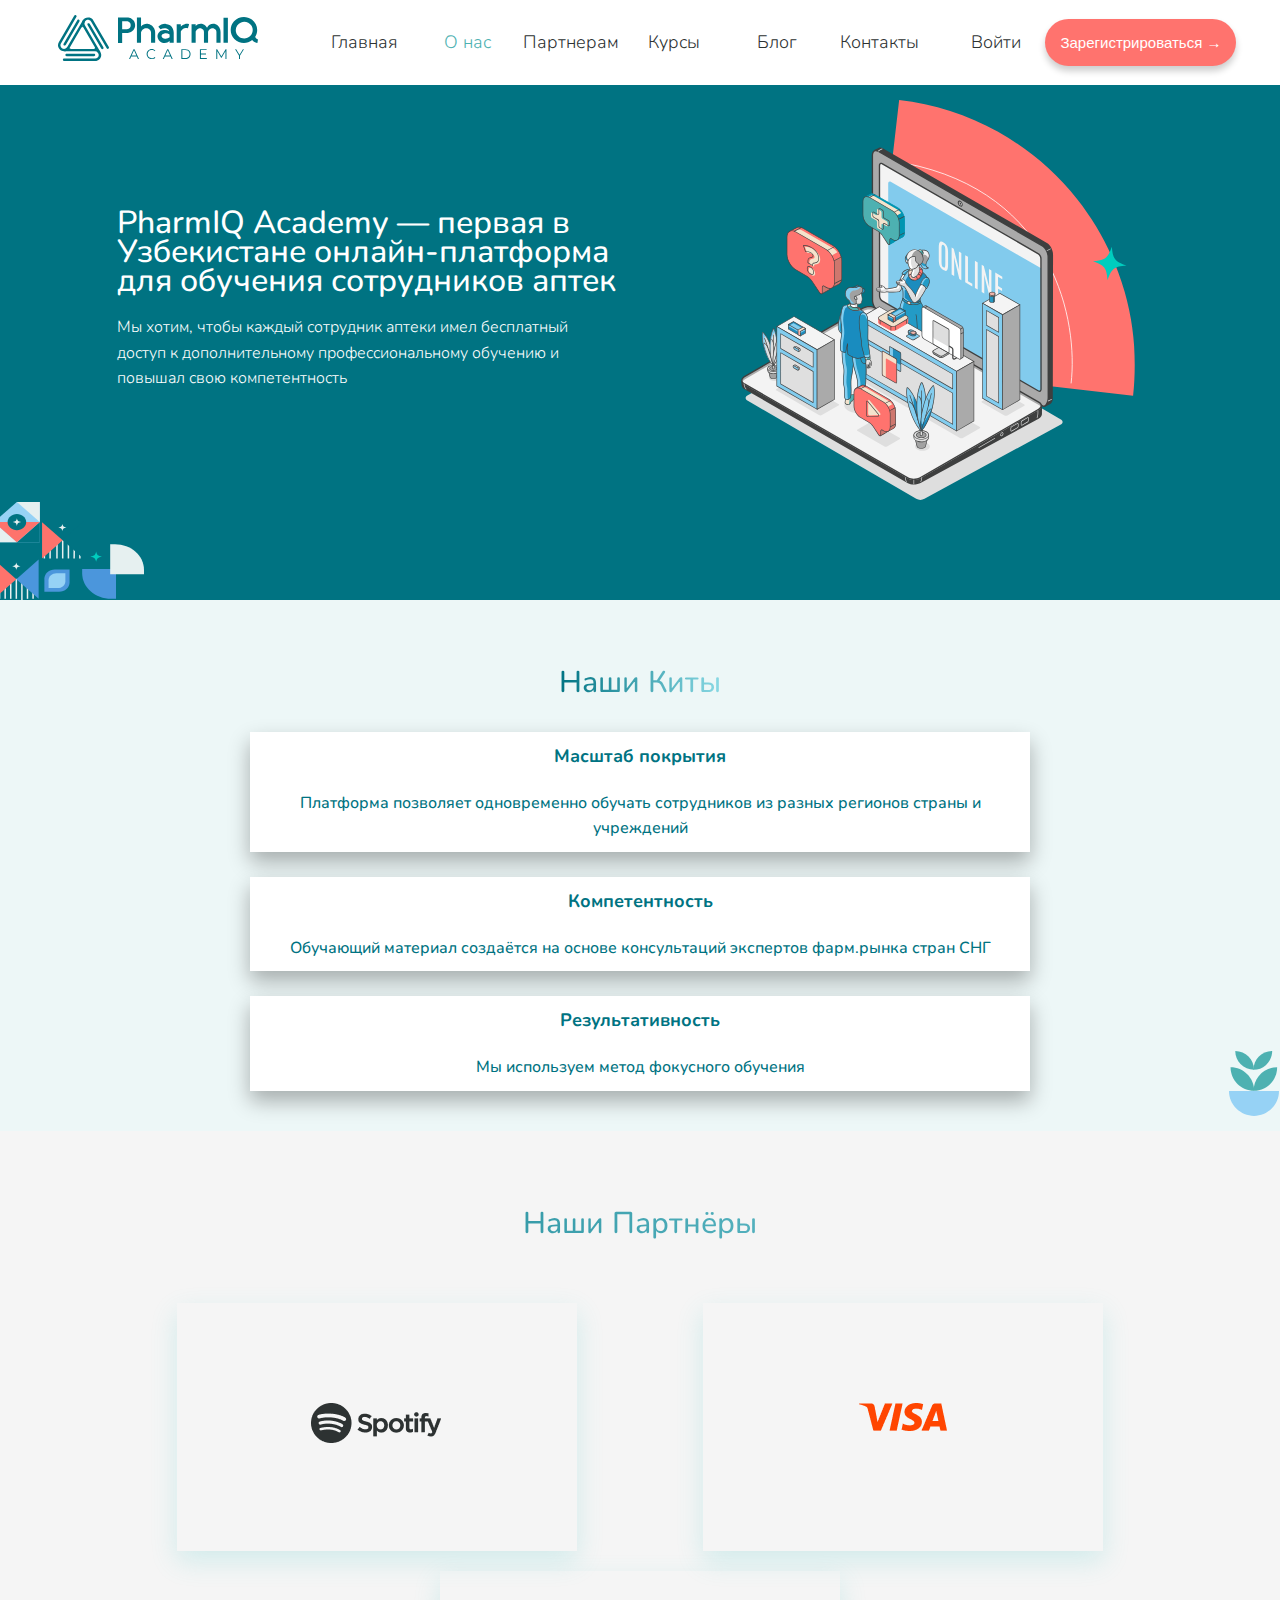
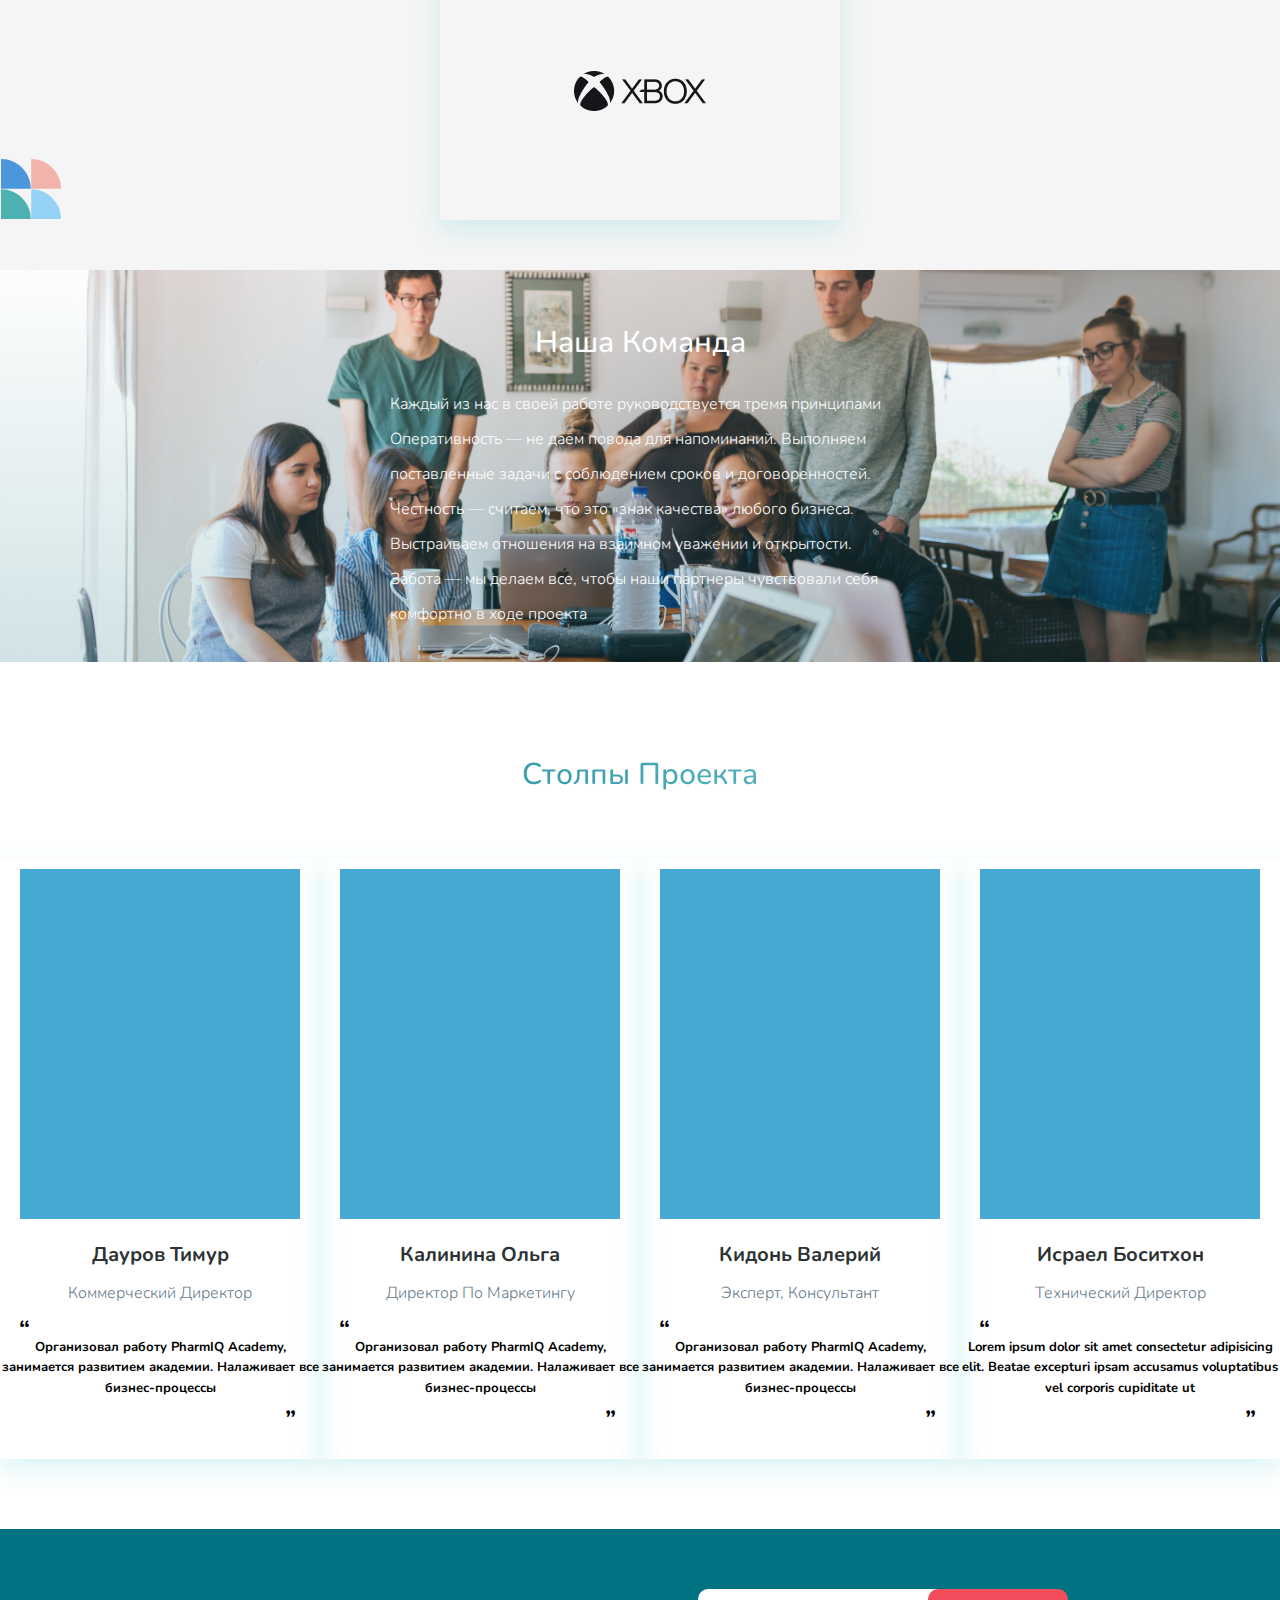
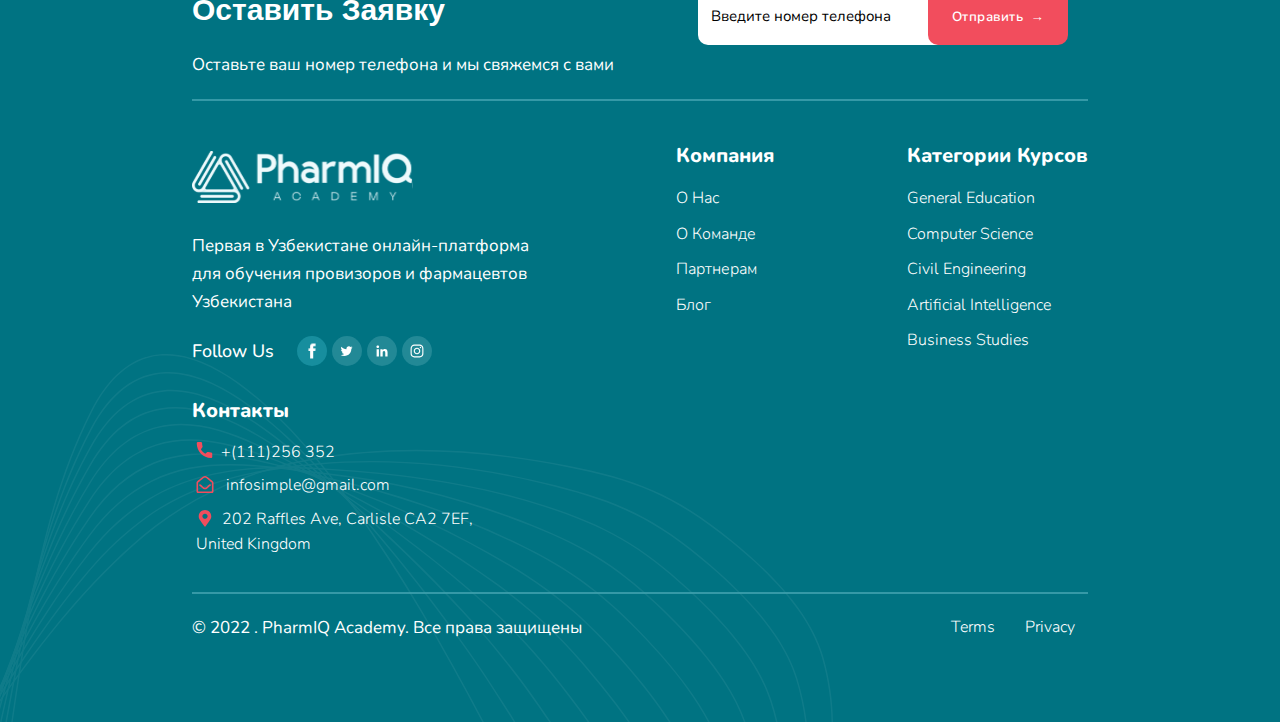
==== about/index.html @ 90f45177 "Update" ====
<!DOCTYPE html>
<html lang="en">
	<head>
		<meta charset="UTF-8" />
		<meta http-equiv="X-UA-Compatible" content="IE=edge" />
		<meta name="viewport" content="width=device-width, initial-scale=1.0" />
		<link rel="stylesheet" href="css/main.css" />
		<link rel="shortcut icon" href="img/favicon.ico" type="image/x-icon" />
		<link href="https://fonts.googleapis.com/css?family=Josefin+Sans:300,400,400i|Nunito:300,300i" rel="stylesheet" />
		<title>PharmIQ Academy - Платформа для обучения провизоров и фармацевтов Узбекистана</title>
	</head>

	<body class="container">
		<div class="navigation">
			<input type="checkbox" class="navigation__checkbox" id="navi-toggle" />
			<img src="img/white-logo.svg" alt="White logo" class="navigation__logo" />

			<label for="navi-toggle" class="navigation__button">
				<span class="navigation__icon">&nbsp;</span>
			</label>

			<div class="navigation__background">&nbsp;</div>

			<nav class="navigation__nav">
				<div class="navigation__content">
					<ul class="navigation__list t-left">
						<li class="navigation__item"><a href="#" class="navigation__link">Главная</a></li>
						<li class="navigation__item"><a href="#" class="navigation__link">О нас</a></li>
						<li class="navigation__item"><a href="#" class="navigation__link">Партнерам</a></li>
						<li class="navigation__item"><a href="#" class="navigation__link">Курсы</a></li>
						<li class="navigation__item"><a href="#" class="navigation__link">Контакты</a></li>
					</ul>
					<div class="navigation__box">
						<button class="btn padding"><a class="register__link" href="https://go.pharmiq.uz/register">Зарегистрироваться</a> <span>→</span></button>
						<a href="https://go.pharmiq.uz/login" class="nav__link color-white padding m-left">Войти</a>
					</div>
				</div>
			</nav>
		</div>

		<header class="header">
			<div class="logo__box">
				<a class="logo__link" href="#">&nbsp;</a>
				<img src="img/logo.svg" alt="Logo" class="logo" />
			</div>
			<nav class="nav">
				<ul class="nav__item">
					<li><a href="#" class="nav__link">Главная</a></li>
					<li><a href="#" class="nav__link color-blue">О нас</a></li>
					<li><a href="#" class="nav__link">Партнерам</a></li>
					<li><a href="#" class="nav__link">Курсы</a></li>
					<li><a href="#" class="nav__link">Блог</a></li>
					<li><a href="#" class="nav__link">Контакты</a></li>
				</ul>
			</nav>
			<div class="register">
				<a href="https://go.pharmiq.uz/login" class="nav__link">Войти</a>
				<button class="btn"><a class="register__link" href="https://go.pharmiq.uz/register">Зарегистрироваться</a> <span>→</span></button>
			</div>
		</header>

		<section class="about">
			<img src="img/pattern-corner.svg" alt="decoration" class="about__img-2" />
			<div class="about__box">
				<h1 class="heading-1">PharmIQ Academy — первая в Узбекистане онлайн-платформа для обучения сотрудников аптек</h1>
				<p class="about__text">Мы хотим, чтобы каждый сотрудник аптеки имел бесплатный доступ к дополнительному профессиональному обучению и повышал свою компетентность</p>
			</div>
			<img src="img/pattern-composition.svg" alt="Doctor" class="about__img" />
		</section>
		<section class="kits">
			<img src="img/pattern-flowerpot.svg" alt="decoration" class="kits__img" />
			<h2 class="heading-2">Наши Киты</h2>
			<div class="kits__box">
				<h3 class="heading-3">Масштаб покрытия</h3>
				<p class="kits__text">Платформа позволяет одновременно обучать сотрудников из разных регионов страны и учреждений</p>
			</div>
			<div class="kits__box">
				<h3 class="heading-3">Компетентность</h3>
				<p class="kits__text">Обучающий материал создаётся на основе консультаций экспертов фарм.рынка стран СНГ</p>
			</div>
			<div class="kits__box height-not-auto">
				<h3 class="heading-3">Результативность</h3>
				<p class="kits__text">Мы используем метод фокусного обучения</p>
			</div>
		</section>
		<section class="partners">
			<div class="partners__boat">
				<img src="img/boat-1.svg" alt="decoration" class="partners__boat--img" />
				<img src="img/boat-2.svg" alt="decoration" class="partners__boat--img" />
				<img src="img/boat-3.svg" alt="decoration" class="partners__boat--img" />
				<img src="img/boat-4.svg" alt="decoration" class="partners__boat--img" />
			</div>

			<h2 class="heading-2">Наши Партнёры</h2>
			<div class="partners__container">
				<div class="partners__box">
					<div class="link__box">
						<a href="#" class="partners__link">&nbsp;</a>
						<img src="img/spotify.png" alt="Spotify" class="partners__img" />
					</div>
				</div>
				<div class="partners__box">
					<div class="link__box">
						<a href="#" class="partners__link">&nbsp;</a>
						<img src="img/visa.png" alt="Visa" class="partners__img" />
					</div>
				</div>
				<div class="partners__box">
					<div class="link__box">
						<a href="#" class="partners__link">&nbsp;</a>
						<img src="img/xbox.png" alt="Xbox" class="partners__img" />
					</div>
				</div>
			</div>
		</section>
		<section class="team">
			<h5 class="heading-5">Наша Команда</h5>
			<div class="team__box">
				<p class="team__text">
					Каждый из нас в своей работе руководствуется тремя принципами Оперативность — не даём повода для напоминаний. Выполняем поставленные задачи с соблюдением сроков и договоренностей.
				</p>
				<p class="team__text">
					Честность — считаем, что это «знак качества» любого бизнеса. Выстраиваем отношения на взаимном уважении и открытости. Забота — мы делаем все, чтобы наши партнеры чувствовали себя комфортно
					в ходе проекта
				</p>
			</div>
		</section>
		<section class="staff">
			<h2 class="heading-2 displacement">Столпы Проекта</h2>
			<div class="staff__container">
				<div class="staff__box">
					<div class="staff__portrait">&nbsp;</div>
					<h4 class="staff__name">Дауров Тимур</h4>
					<p class="staff__role">Коммерческий Директор</p>
					<p class="staff__text">Организовал работу PharmIQ Academy, занимается развитием академии. Налаживает все бизнес-процессы</p>
				</div>
				<div class="staff__box">
					<div class="staff__portrait">&nbsp;</div>
					<h4 class="staff__name">Калинина Ольга</h4>
					<p class="staff__role">Директор По Маркетингу</p>
					<p class="staff__text">Организовал работу PharmIQ Academy, занимается развитием академии. Налаживает все бизнес-процессы</p>
				</div>
				<div class="staff__box">
					<div class="staff__portrait">&nbsp;</div>
					<h4 class="staff__name">Кидонь Валерий</h4>
					<p class="staff__role">Эксперт, Консультант</p>
					<p class="staff__text">Организовал работу PharmIQ Academy, занимается развитием академии. Налаживает все бизнес-процессы</p>
				</div>
				<div class="staff__box">
					<div class="staff__portrait">&nbsp;</div>
					<h4 class="staff__name">Исраел Боситхон</h4>
					<p class="staff__role">Технический Директор</p>
					<p class="staff__text">Lorem ipsum dolor sit amet consectetur adipisicing elit. Beatae excepturi ipsam accusamus voluptatibus vel corporis cupiditate ut</p>
				</div>
			</div>
		</section>
		<footer class="footer">
			<!-- <img src="img/footer-wave.svg" alt="Footer wave" class="footer__wave"> -->
			<div class="container--1">
				<div class="container--1__details">
					<h6 class="heading-6">Оставить Заявку</h6>
					<p class="footer__text">Оставьте ваш номер телефона и мы свяжемся с вами</p>
				</div>
				<form action="#" class="form">
					<input type="tel" class="form__input" placeholder="Введите номер телефона" id="number" required />
					<button type="submit" class="form__btn">Отправить <span>→</span></button>
					<label for="number" class="form__label">Введите номер телефона</label>
				</form>
			</div>
			<div class="container--2">
				<div class="box--1">
					<div class="behind__box">
						<a href="#" class="behind__box--link"></a>
						<img src="img/white-logo.svg" alt="Logo" class="box--1__img" />
					</div>
					<p class="footer__text">Первая в Узбекистане онлайн-платформа для обучения провизоров и фармацевтов Узбекистана</p>
					<p class="box--1__text">Follow Us</p>
					<div class="link__container">
						<div class="img__container facebook-bg">
							<a href="#" class="img__container--link"></a>
							<img src="img/facebook.png" alt="facebook" class="img__container--icon facebook" />
						</div>
						<div class="img__container">
							<a href="#" class="img__container--link"></a>
							<img src="img/Twitter.svg" alt="twitter" class="img__container--icon" />
						</div>
						<div class="img__container">
							<a href="#" class="img__container--link"></a>
							<img src="img/Linkedn.svg" alt="facebook" class="img__container--icon" />
						</div>
						<div class="img__container">
							<a href="https://instagram.com/pharmiq.uz" class="img__container--link"></a>
							<img src="img/Instagram.svg" alt="facebook" class="img__container--icon" />
						</div>
					</div>
				</div>
				<div class="box--2">
					<h7 class="heading-7">Компания</h7>
					<ul class="box__list">
						<li><a href="#" class="box__link">О Нас</a></li>
						<li><a href="#" class="box__link">О Команде</a></li>
						<li><a href="#" class="box__link">Партнерам</a></li>
						<li><a href="#" class="box__link">Блог</a></li>
					</ul>
				</div>
				<div class="box--3">
					<h7 class="heading-7">Категории Курсов</h7>
					<ul class="box__list">
						<li><a href="#" class="box__link">General Education</a></li>
						<li><a href="#" class="box__link">Computer Science</a></li>
						<li><a href="#" class="box__link">Civil Engineering</a></li>
						<li><a href="#" class="box__link">Artificial Intelligence</a></li>
						<li><a href="#" class="box__link">Business Studies</a></li>
					</ul>
				</div>
				<div class="box--4">
					<h7 class="heading-7 mg-left">Контакты</h7>
					<ul class="box__list">
						<li class="box--4__detail">
							<img class="box__phone" src="img/icon-phone.svg" alt="telephone" />
							&nbsp;<a class="box--4__link" href="tel:+(111)256352">+(111)256 352</a>
						</li>
						<li class="box--4__detail">
							<img class="box__icon" src="img/email.svg" alt="mail" />
							&nbsp; <a class="box--4__link" href="mailto: infosimple@example.com">infosimple@gmail.com</a>
						</li>
						<li class="box--4__detail">
							<img class="box__icon" src="img/location.svg" alt="location" />
							&nbsp;202 Raffles Ave, Carlisle CA2 7EF, United Kingdom
						</li>
					</ul>
				</div>
			</div>
			<div class="container--3">
				<p class="footer__text">© 2022 . PharmIQ Academy. Все права защищены</p>
				<div class="container--3__box">
					<a href="#" class="box__link display--inline-block">Terms</a>
					<a href="#" class="box__link display--inline-block">Privacy</a>
				</div>
			</div>
		</footer>
	</body>
</html>
---- about/css/main.css ----
@charset "UTF-8";
*,
*::before,
*::after {
  margin: 0;
  padding: 0;
  box-sizing: inherit;
}

html {
  box-sizing: border-box;
  font-size: 62.5%;
}
@media only screen and (max-width: 75em) {
  html {
    font-size: 56.25%;
  }
}
@media only screen and (max-width: 45em) {
  html {
    font-size: 50%;
  }
}
@media only screen and (max-width: 20em) {
  html {
    font-size: 40%;
  }
}

body {
  font-size: 1.6rem;
  font-family: "Nunito", sans-serif;
  font-weight: 300;
  line-height: 1.6;
}

.container {
  display: grid;
  grid-template-rows: repeat(4, -webkit-max-content);
  grid-template-rows: repeat(4, max-content);
  grid-template-columns: repeat(4, 1fr);
}

@-webkit-keyframes pulsate {
  0% {
    transform: scale(1);
    box-shadow: none;
  }
  50% {
    transform: scale(1.05);
    box-shadow: 0 1rem 4rem rgba(0, 0, 0, 0.15);
  }
  100% {
    transform: scale(1);
    box-shadow: none;
  }
}

@keyframes pulsate {
  0% {
    transform: scale(1);
    box-shadow: none;
  }
  50% {
    transform: scale(1.05);
    box-shadow: 0 1rem 4rem rgba(0, 0, 0, 0.15);
  }
  100% {
    transform: scale(1);
    box-shadow: none;
  }
}
::-moz-selection {
  background-color: #1f7d89;
  color: #fff;
}
::selection {
  background-color: #1f7d89;
  color: #fff;
}

.header {
  width: 100%;
  background-color: #fff;
  position: fixed;
  z-index: 500;
  display: flex;
  flex-wrap: wrap;
  justify-content: space-evenly;
  align-items: center;
}
@media only screen and (max-width: 56.25em) {
  .header {
    justify-content: space-between;
    padding: 2rem 3rem;
  }
}

@media only screen and (max-width: 45em) {
  .logo {
    width: 20rem;
    height: 6rem;
  }
}
@media only screen and (max-width: 20em) {
  .logo {
    width: 16rem;
  }
}
.logo__box {
  transition: transform 0.4s;
  padding: 1.5rem;
  position: relative;
}
@media only screen and (max-width: 75em) {
  .logo__box {
    padding: 0.5rem;
  }
}
.logo__box:hover {
  transform: scale(1.1);
}
.logo__link {
  text-decoration: none;
  width: 100%;
  height: 100%;
  position: absolute;
  display: inline-block;
}

@media only screen and (max-width: 56.25em) {
  .nav {
    display: none;
  }
}
.nav__item {
  list-style: none;
  display: grid;
  grid-template-columns: repeat(6, 1fr);
  justify-items: center;
  align-items: center;
  -moz-column-gap: 0.7rem;
       column-gap: 0.7rem;
}
@media only screen and (max-width: 75em) {
  .nav__item {
    -moz-column-gap: 0;
         column-gap: 0;
  }
}
.nav__link:link, .nav__link:visited {
  font-size: 1.8rem;
  text-decoration: none;
  color: #2D3232;
  display: inline-block;
  transition: all 0.3s;
}
.nav__link:link:hover, .nav__link:visited:hover {
  text-shadow: 0.5rem 0.5rem 2rem rgba(0, 0, 0, 0.433);
  color: #4DB1B1;
  transform: translateY(-3px);
}

.color-blue {
  color: #4DB1B1 !important;
}

.btn {
  background-color: #FF736E;
  font-size: 1.5rem;
  font-weight: 300;
  border-radius: 10rem;
  border: none;
  color: #fff;
  padding: 1.5rem;
  margin-left: 2rem;
  box-shadow: 0 0.5rem 0.7rem rgba(0, 0, 0, 0.2);
}
.btn:hover {
  outline: none;
  -webkit-animation: pulsate 1s infinite;
          animation: pulsate 1s infinite;
}

@media only screen and (max-width: 56.25em) {
  .register {
    display: none;
    padding: 1.5rem;
  }
}
.register__link {
  text-decoration: none;
  color: #fff;
}

.navigation__logo {
  position: fixed;
  opacity: 0;
  top: 3rem;
  left: 3.5rem;
  z-index: 4000;
  width: 22rem;
  height: 5rem;
  transition: all 0.4s 0.4s;
}
@media only screen and (max-width: 20em) {
  .navigation__logo {
    width: 20rem;
  }
}
.navigation__box {
  align-self: center;
  margin-top: 25px;
  display: flex;
  flex-direction: column;
  align-items: center;
}
.navigation__content {
  padding-top: 9rem;
  width: 100%;
  align-items: flex-start;
  display: flex;
  flex-direction: column;
  position: absolute;
  top: 42%;
  left: 50%;
  transform: translate(-50%, -50%);
}
@media only screen and (max-height: 700px) {
  .navigation__content {
    top: 47%;
  }
}
.navigation__checkbox {
  display: none;
}
.navigation__button {
  background-color: #fff;
  height: 7rem;
  width: 7rem;
  position: fixed;
  top: 2rem;
  right: 1rem;
  border-radius: 50%;
  z-index: 2000;
  box-shadow: 0 1rem 3rem rgba(0, 0, 0, 0.1);
  text-align: center;
  cursor: pointer;
}
@media only screen and (min-width: 56.25em) {
  .navigation__button {
    display: none;
  }
}
.navigation__background {
  height: 6rem;
  width: 6rem;
  border-radius: 50%;
  position: fixed;
  top: 2.1rem;
  right: 1.4rem;
  background-image: radial-gradient(#4DB1B1, #1c6262);
  z-index: 1000;
  transition: transform 0.8s cubic-bezier(0.86, 0, 0.07, 1);
}
@media only screen and (min-width: 56.25em) {
  .navigation__background {
    display: none;
  }
}
.navigation__nav {
  height: 100vh;
  position: fixed;
  top: 0;
  left: 0;
  z-index: 1500;
  opacity: 0;
  width: 0;
  transition: all 0.8s cubic-bezier(0.68, -0.55, 0.265, 1.55);
}
.navigation__list {
  list-style: none;
}
.navigation__item {
  padding: 6px;
  margin: 1rem;
}
@media only screen and (max-height: 700px) {
  .navigation__item {
    padding: 0;
  }
}
.navigation__link:link, .navigation__link:visited {
  display: inline-block;
  font-size: 3rem;
  font-weight: 300;
  padding: 1rem 2rem;
  color: #fff;
  text-decoration: none;
  text-transform: capitalize;
  transition: all 0.4s;
  width: -webkit-max-content;
  width: -moz-max-content;
  width: max-content;
}
.navigation__link:hover, .navigation__link:active {
  background-position: 100%;
  color: #007382;
  transform: translateY(-5px);
}
.navigation__checkbox:checked ~ .navigation__background {
  transform: scale(80);
}
.navigation__checkbox:checked ~ .navigation__nav {
  opacity: 1;
  width: 100%;
}
.navigation__checkbox:checked + .navigation__logo {
  opacity: 1;
}
.navigation__icon {
  position: relative;
  margin-top: 3.5rem;
  width: 3rem;
  height: 2px;
  background-color: black;
  display: inline-block;
}
.navigation__icon::before {
  width: 3.5rem;
  height: 2px;
  background-color: black;
  display: inline-block;
}
.navigation__icon::after {
  width: 2rem;
  height: 2px;
  background-color: black;
  display: inline-block;
}
.navigation__icon::before, .navigation__icon::after {
  content: "";
  position: absolute;
  left: 0;
  transition: all 0.2s;
}
.navigation__icon::before {
  top: -0.8rem;
}
.navigation__icon::after {
  top: 0.8rem;
}

.t-left {
  text-align: left;
}

.position-btn {
  position: absolute;
  top: 60%;
  left: 27%;
}

.padding {
  padding: 2rem;
}

.color-white {
  color: #fff !important;
}

.m-left {
  margin-left: 10px;
}

.footer {
  background-image: url(../img/footer-wave.svg);
  background-position: 0% 103%;
  background-repeat: no-repeat;
  grid-column: 1/-1;
  background-color: #007382;
  color: #fff;
  padding: 6rem 0;
  position: relative;
  overflow: hidden;
  display: grid;
  grid-template-rows: repeat(3, -webkit-max-content);
  grid-template-rows: repeat(3, max-content);
  grid-template-columns: 70vw;
  row-gap: 3rem;
  justify-content: center;
  align-content: center;
}
@media only screen and (max-width: 45em) {
  .footer {
    padding: 2rem 0;
  }
}
@media only screen and (max-width: 624px) {
  .footer {
    background-size: 120rem;
    background-position: 0% 103%;
  }
}
@media only screen and (max-width: 500px) {
  .footer {
    background-size: 125rem;
    background-position: 11% 103%;
  }
}
.footer__text {
  font-size: 1.7rem;
  font-weight: 400;
  line-height: 2.8rem;
}
@media only screen and (max-width: 45em) {
  .footer__text {
    padding: 1.3rem 0;
  }
}

.heading-6 {
  font-family: "Jost", sans-serif;
  font-size: 3rem;
  font-weight: 600;
  line-height: 4.2rem;
  margin-bottom: 2rem;
}
@media only screen and (max-width: 45em) {
  .heading-6 {
    margin-bottom: 0.3rem;
    font-size: 2.5rem;
  }
}

.heading-7 {
  font-weight: 800;
  font-size: 2rem;
  padding-bottom: 2rem;
  line-height: 5rem;
}

.container--1 {
  display: flex;
  padding-bottom: 2rem;
  justify-content: space-between;
  border-bottom: 2px solid rgba(63, 161, 174, 0.8470588235);
}
@media only screen and (max-width: 45em) {
  .container--1 {
    flex-direction: column;
    text-align: center;
  }
}

.form {
  display: grid;
  justify-content: center;
  grid-template-columns: repeat(2, -webkit-max-content);
  grid-template-columns: repeat(2, max-content);
}
.form__input {
  position: relative;
  width: 25rem;
  border: none;
  padding: 1.3rem;
  border-radius: 1rem;
}
@media only screen and (max-width: 65em) {
  .form__input {
    padding: 0.5rem;
    width: 22rem;
  }
}
@media only screen and (max-width: 56.25em) {
  .form__input {
    width: 18rem;
  }
}
@media only screen and (max-width: 45em) {
  .form__input {
    padding: 1.2rem;
    width: 22rem;
  }
}
.form__input:focus {
  outline: none;
}
.form__input:-moz-placeholder-shown ~ .form__label {
  opacity: 0;
  visibility: hidden;
  transform: translateY(-4rem);
}
.form__input:-ms-input-placeholder ~ .form__label {
  opacity: 0;
  visibility: hidden;
  transform: translateY(-4rem);
}
.form__input:placeholder-shown ~ .form__label {
  opacity: 0;
  visibility: hidden;
  transform: translateY(-4rem);
}
.form__input::-webkit-input-placeholder {
  font-family: "Nunito", sans-serif;
  font-size: 1.5rem;
  color: #000;
}
@media only screen and (max-width: 56.25em) {
  .form__input::-webkit-input-placeholder {
    font-size: 1.3rem;
  }
}
.form__label {
  margin-left: 1.3rem;
  font-size: 1.2rem;
  color: #fff;
  transition: all 0.4s;
}
@media only screen and (max-width: 45em) {
  .form__label {
    transform: translateX(-2.5rem);
    margin-left: 0;
  }
}
.form__btn {
  border: none;
  border-radius: 1rem;
  background-color: #F24D5D;
  color: #fff;
  width: 14rem;
  transform: translateX(-2rem);
  font-family: "Nunito", sans-serif;
  font-weight: 600;
  letter-spacing: 0.5px;
}
.form__btn span {
  margin-left: 3px;
  transition: margin-left 0.2s;
}
.form__btn:hover span {
  margin-left: 8px;
}
.form__icon {
  position: absolute;
  width: 2rem;
  height: 2rem;
  fill: #F24D5D;
  z-index: 100;
}

.container--2 {
  display: flex;
  flex-wrap: wrap;
  justify-content: space-between;
}
@media only screen and (max-width: 56.25em) {
  .container--2 {
    justify-content: space-around;
  }
}

.box__list {
  list-style: none;
}
.box__link {
  text-decoration: none;
  color: #fff;
  padding: 0.5rem 0;
  display: block;
  transition: transform 0.3s;
}
.box__link:hover {
  color: #43cfcf;
  transform: translateY(-3px);
  text-shadow: 0.5rem 1rem 2rem rgba(0, 0, 0, 0.35);
}
.box__phone {
  transform: translatey(0.1rem);
  height: 1.55rem;
  width: 1.7rem;
}
.box__icon {
  transform: translatey(0.3rem);
  height: 1.7rem;
  width: 1.8rem;
}

.box--1 {
  width: 35rem;
}
.box--1__text {
  display: inline-block;
  font-size: 1.8rem;
  font-weight: 500;
  line-height: 3rem;
  margin: 2rem 0;
  position: relative;
}
.box--1__img {
  max-width: 100%;
  height: auto;
}

.link__container {
  transform: translateY(-5rem);
  position: absolute;
  left: 23%;
  display: flex;
  justify-content: space-around;
  width: 14rem;
}
@media only screen and (max-width: 65em) {
  .link__container {
    left: 37%;
  }
}

.img__container {
  position: relative;
  height: 3rem;
  width: 3rem;
  border-radius: 50%;
  background-color: #097c8b;
}
.img__container--link {
  position: relative;
  display: block;
  width: 100%;
  height: 100%;
  z-index: 10;
}
.img__container:hover {
  background-color: rgba(0, 255, 255, 0.367);
}
.img__container--icon {
  position: absolute;
  top: 50%;
  left: 50%;
  transform: translate(-50%, -50%);
  height: 100%;
  width: 100%;
}

.facebook {
  height: 1.5rem;
  width: 1.5rem;
}
.facebook-bg {
  background-color: rgba(56, 181, 198, 0.4117647059);
}

.behind__box {
  position: relative;
  width: -webkit-max-content;
  width: -moz-max-content;
  width: max-content;
  padding-bottom: 2rem;
  padding-top: 2rem;
}
@media only screen and (max-width: 45em) {
  .behind__box {
    width: 20rem;
    padding-bottom: 1rem;
  }
}
@media only screen and (max-width: 500px) {
  .behind__box {
    margin-left: 7rem;
  }
}
.behind__box--link {
  width: 100%;
  height: 100%;
  position: absolute;
}

.box--4 {
  width: 30rem;
}
@media only screen and (max-width: 56.25em) {
  .box--4 {
    text-align: right;
  }
}
@media only screen and (max-width: 500px) {
  .box--4 {
    text-align: left;
    width: 20rem;
  }
}
.box--4__detail {
  padding: 0.4rem;
}
.box--4__link {
  display: inline-block;
  text-decoration: none;
  color: #fff;
  transition: transform 0.3s;
}
.box--4__link:hover {
  color: rgba(0, 255, 255, 0.367);
  text-shadow: 0.5rem 1rem 2rem rgba(0, 0, 0, 0.35);
  transform: translateY(-3px);
}

@media only screen and (max-width: 56.25em) {
  .mg-left {
    margin-left: 3rem;
  }
}

.container--3 {
  display: flex;
  justify-content: space-between;
  align-items: center;
  padding: 2rem 0;
  border-top: 2px solid rgba(63, 161, 174, 0.8470588235);
}

.display--inline-block {
  display: inline-block;
  padding: 0 1.3rem;
}

.partners {
  background-color: #F5F5F5;
  grid-column: 1/-1;
  padding: 5rem;
  position: relative;
}
@media only screen and (max-width: 45em) {
  .partners {
    padding: 2.5rem;
  }
}
.partners__box {
  padding: 10rem;
  box-shadow: 0 1rem 2.5rem rgba(69, 199, 202, 0.2);
  width: 40rem;
  text-align: center;
  margin-top: 2rem;
}
@media only screen and (max-width: 45em) {
  .partners__box {
    width: 15rem;
    padding: 2rem;
  }
}
.partners__container {
  margin-top: 3.5rem;
  display: flex;
  flex-wrap: wrap;
  justify-content: space-evenly;
}
@media only screen and (max-width: 45em) {
  .partners__container {
    margin-top: 0;
  }
}
.partners__add {
  height: 7rem;
  width: 7rem;
  position: absolute;
  top: 84%;
  left: 0;
}
@media only screen and (max-width: 45em) {
  .partners__img {
    height: 100%;
    width: 60%;
  }
}
.partners__link {
  position: absolute;
  width: 14rem;
  color: transparent;
}
.partners__boat {
  position: absolute;
  display: grid;
  grid-template-columns: repeat(2, -webkit-min-content);
  grid-template-columns: repeat(2, min-content);
  top: 85%;
  left: 0.1%;
}
@media only screen and (max-width: 45em) {
  .partners__boat {
    top: 4%;
  }
}
.partners__boat--img {
  width: 3rem;
}
@media only screen and (max-width: 45em) {
  .partners__boat--img {
    width: 2rem;
  }
}

.link__box {
  transition: transform 0.4s;
  width: 100%;
}
.link__box:hover {
  transform: scale(1.15) skewY(2deg);
}

.team {
  padding: 3rem;
  background-image: linear-gradient(rgba(255, 255, 255, 0.132), rgba(31, 125, 137, 0.2)), url(../img/team.jfif);
  background-size: cover;
  background-position: center;
  grid-column: 1/-1;
  overflow: hidden;
  display: grid;
  row-gap: 2rem;
  justify-items: center;
  align-items: center;
  align-content: center;
  grid-template-columns: 1fr;
  grid-template-rows: -webkit-max-content;
  grid-template-rows: max-content;
}
.team__box {
  width: 50rem;
}
@media only screen and (max-width: 45em) {
  .team__box {
    margin: 0 0 1.999rem 1.99999rem;
  }
}
@media only screen and (max-width: 500px) {
  .team__box {
    width: auto;
  }
}
.team__text {
  color: #fff;
  line-height: 3.5rem;
}

.staff {
  background-color: #fff;
  grid-column: 1/-1;
  padding: 7rem 0;
  overflow: hidden;
}
@media only screen and (max-width: 45em) {
  .staff {
    padding: 0;
    margin-bottom: 3rem;
  }
}
.staff__container {
  display: flex;
  flex-wrap: wrap;
  justify-content: space-around;
}
.staff__portrait {
  transform: translateX(2rem) translateY(1rem);
  background-color: #45A9D3;
  width: 28rem;
  height: 35rem;
}
.staff__box {
  margin-top: 3rem;
  height: 60rem;
  width: 32rem;
  box-shadow: 0 1rem 2.5rem rgba(69, 199, 202, 0.2);
  transition: transform 0.3s;
}
.staff__box:hover {
  transform: scale(1.06);
}
.staff__name {
  font-size: 2rem;
  margin-top: 3rem;
  text-align: center;
  color: #2D3232;
}
.staff__role {
  text-align: center;
  color: #677A8B;
  margin-top: 1rem;
}
.staff__text {
  text-align: center;
  margin-top: 3rem;
  font-size: 1.3rem;
  position: relative;
  font-weight: bold;
}
.staff__text::before {
  content: "“";
  font-size: 2.5rem;
  position: absolute;
  top: -42%;
  left: 6%;
}
.staff__text::after {
  content: "”";
  font-size: 2.5rem;
  position: absolute;
  top: 102%;
  left: 89%;
}
.staff__text span {
  font-size: 3rem;
}

.displacement {
  margin-bottom: 3rem;
}

@media only screen and (max-width: 500px) {
  .height-not-auto {
    height: 14rem;
  }
}

.kits {
  background-color: rgba(77, 177, 177, 0.1019607843);
  grid-column: 1/-1;
  padding: 4rem;
  display: grid;
  justify-items: center;
  row-gap: 2.49999rem;
  position: relative;
}
.kits__box {
  width: 78rem;
  text-align: center;
  padding: 1rem;
  background-color: #fff;
  box-shadow: 0rem 1rem 2rem rgba(0, 0, 0, 0.3);
}
@media only screen and (max-width: 56.25em) {
  .kits__box {
    width: 60rem;
  }
}
@media only screen and (max-width: 500px) {
  .kits__box {
    width: 35rem;
  }
}
@media only screen and (max-width: 270px) {
  .kits__box {
    width: auto;
  }
}
.kits__text {
  font-weight: 500;
  color: #007382;
}
.kits__img {
  height: 6.5rem;
  width: 5rem;
  position: absolute;
  top: 85%;
  left: 96%;
}
@media only screen and (max-width: 56.25em) {
  .kits__img {
    height: 5rem;
    width: 4rem;
    top: 2%;
    left: 95%;
  }
}
@media only screen and (max-width: 45em) {
  .kits__img {
    left: 92%;
  }
}
@media only screen and (max-width: 20em) {
  .kits__img {
    left: 90%;
  }
}

.heading-2 {
  text-align: center;
  font-size: 3rem;
  margin-top: 1.9rem;
  font-weight: 500;
  background-image: linear-gradient(to right, #007382, rgb(138, 217, 228));
  -webkit-background-clip: text;
          background-clip: text;
  color: transparent;
  transition: transform 0.4s;
}

.heading-3 {
  color: #007382;
  font-size: 1.8rem;
  font-weight: 700;
  margin-bottom: 2rem;
}

.heading-5 {
  text-align: center;
  font-size: 3rem;
  margin-top: 1.9rem;
  font-weight: 500;
  color: #fff;
  transition: transform 0.4s;
}

.padding-top {
  padding-top: 3rem;
}

.about {
  background-color: #007382;
  grid-column: 1/-1;
  display: flex;
  flex-wrap: wrap;
  align-items: center;
  justify-content: space-evenly;
  padding: 10rem 2rem;
  position: relative;
}
@media only screen and (max-width: 56.25em) {
  .about {
    margin-top: 5rem;
    flex-wrap: nowrap;
  }
}
@media only screen and (max-width: 45em) {
  .about {
    margin-top: 12rem;
    padding: 3rem 2rem;
    flex-wrap: wrap;
  }
}
.about__box {
  width: 50rem;
}
.about__img-2 {
  height: 10rem;
  width: 15rem;
  position: absolute;
  top: 83.5%;
  left: -0.5%;
}
@media only screen and (max-width: 56.25em) {
  .about__img-2 {
    top: 80%;
  }
}
@media only screen and (max-width: 45em) {
  .about__img-2 {
    height: 6rem;
    width: 10rem;
    top: 80.5%;
  }
}
@media only screen and (max-width: 624px) {
  .about__img-2 {
    height: 9rem;
    width: 13rem;
    top: 81.8%;
  }
}
@media only screen and (max-width: 20em) {
  .about__img-2 {
    height: 6rem;
    width: 10rem;
    top: 88.3%;
  }
}
.about__img {
  height: 40rem;
  width: 45rem;
  transition: transform 0.3s;
}
.about__img:hover {
  transform: scale(1.04);
}
@media only screen and (max-width: 56.25em) {
  .about__img {
    height: 30rem;
    width: 30rem;
  }
}
@media only screen and (max-width: 45em) {
  .about__img {
    height: 25rem;
    width: 25rem;
  }
}
.about__text {
  color: #fff;
}

.heading-1 {
  color: #fff;
  line-height: 2.9rem;
  font: Montserrat;
  font-weight: 500;
  margin-bottom: 2rem;
}/*# sourceMappingURL=main.css.map */
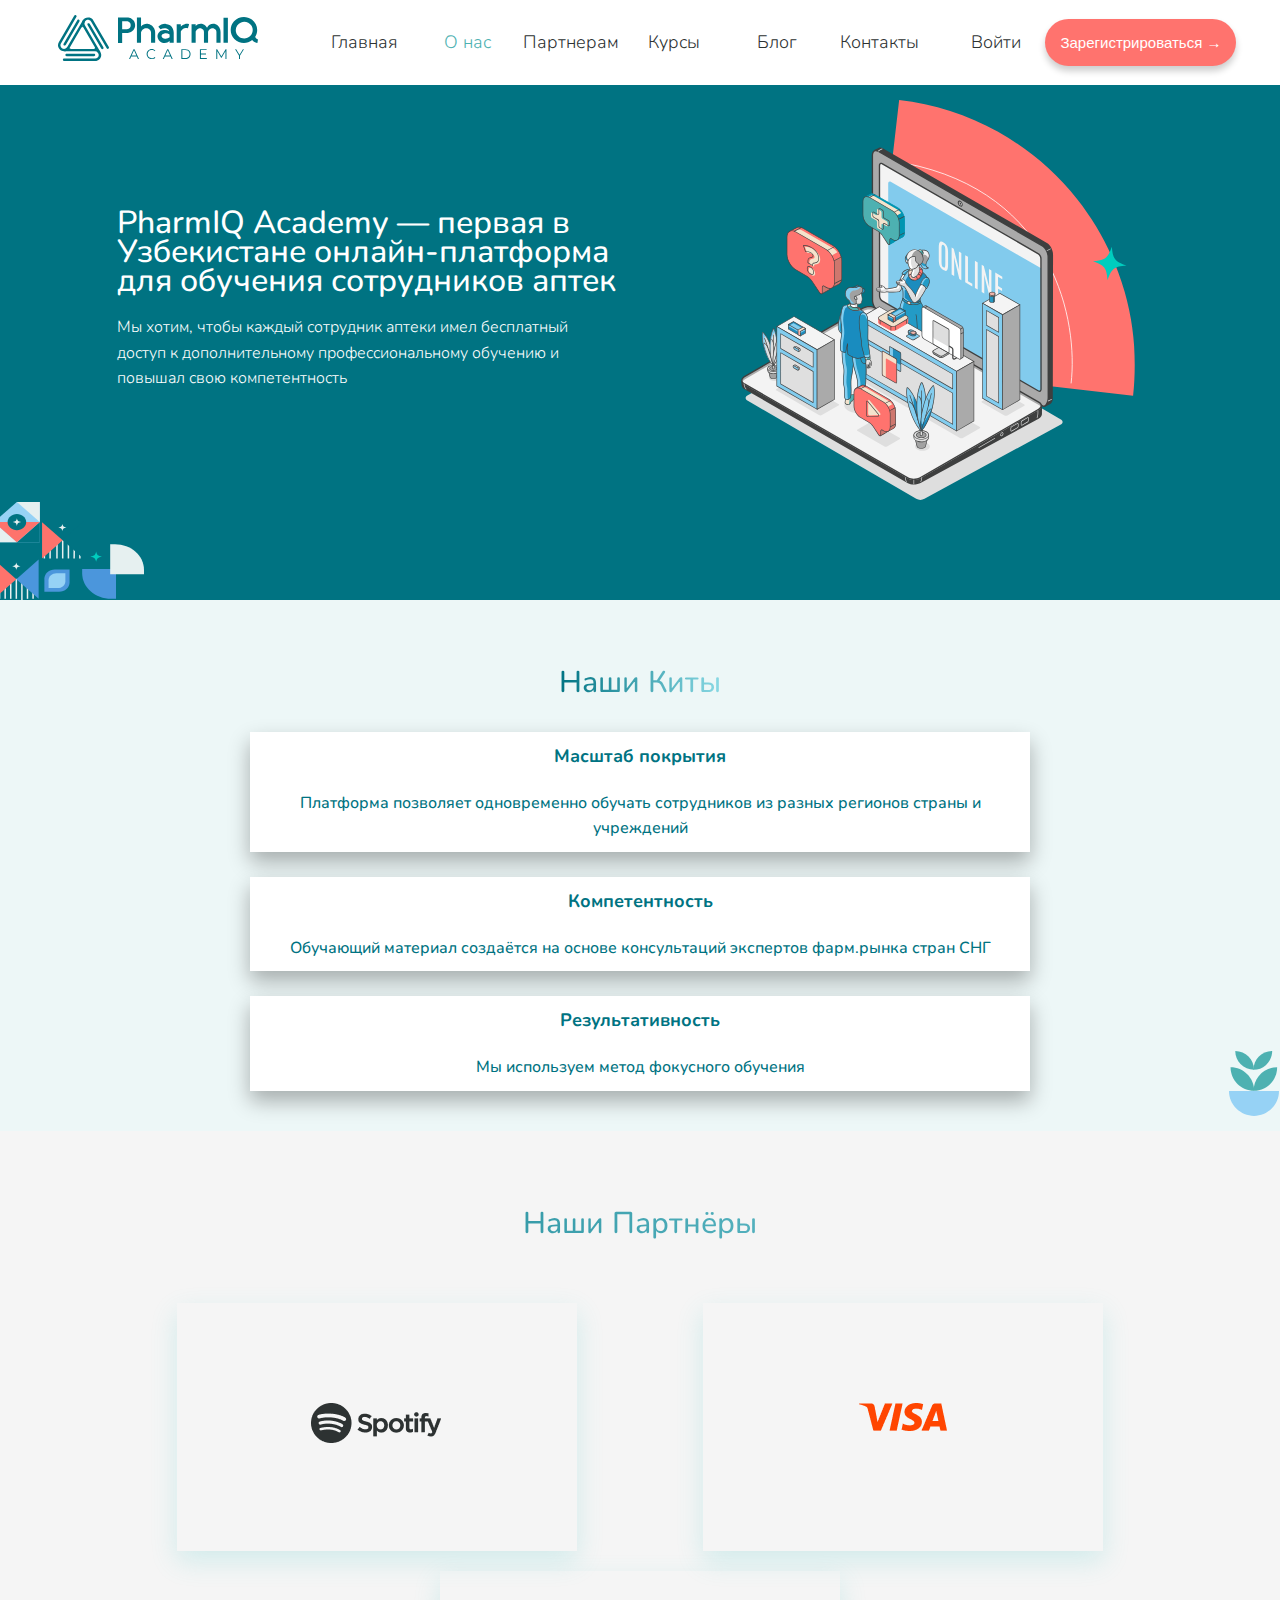
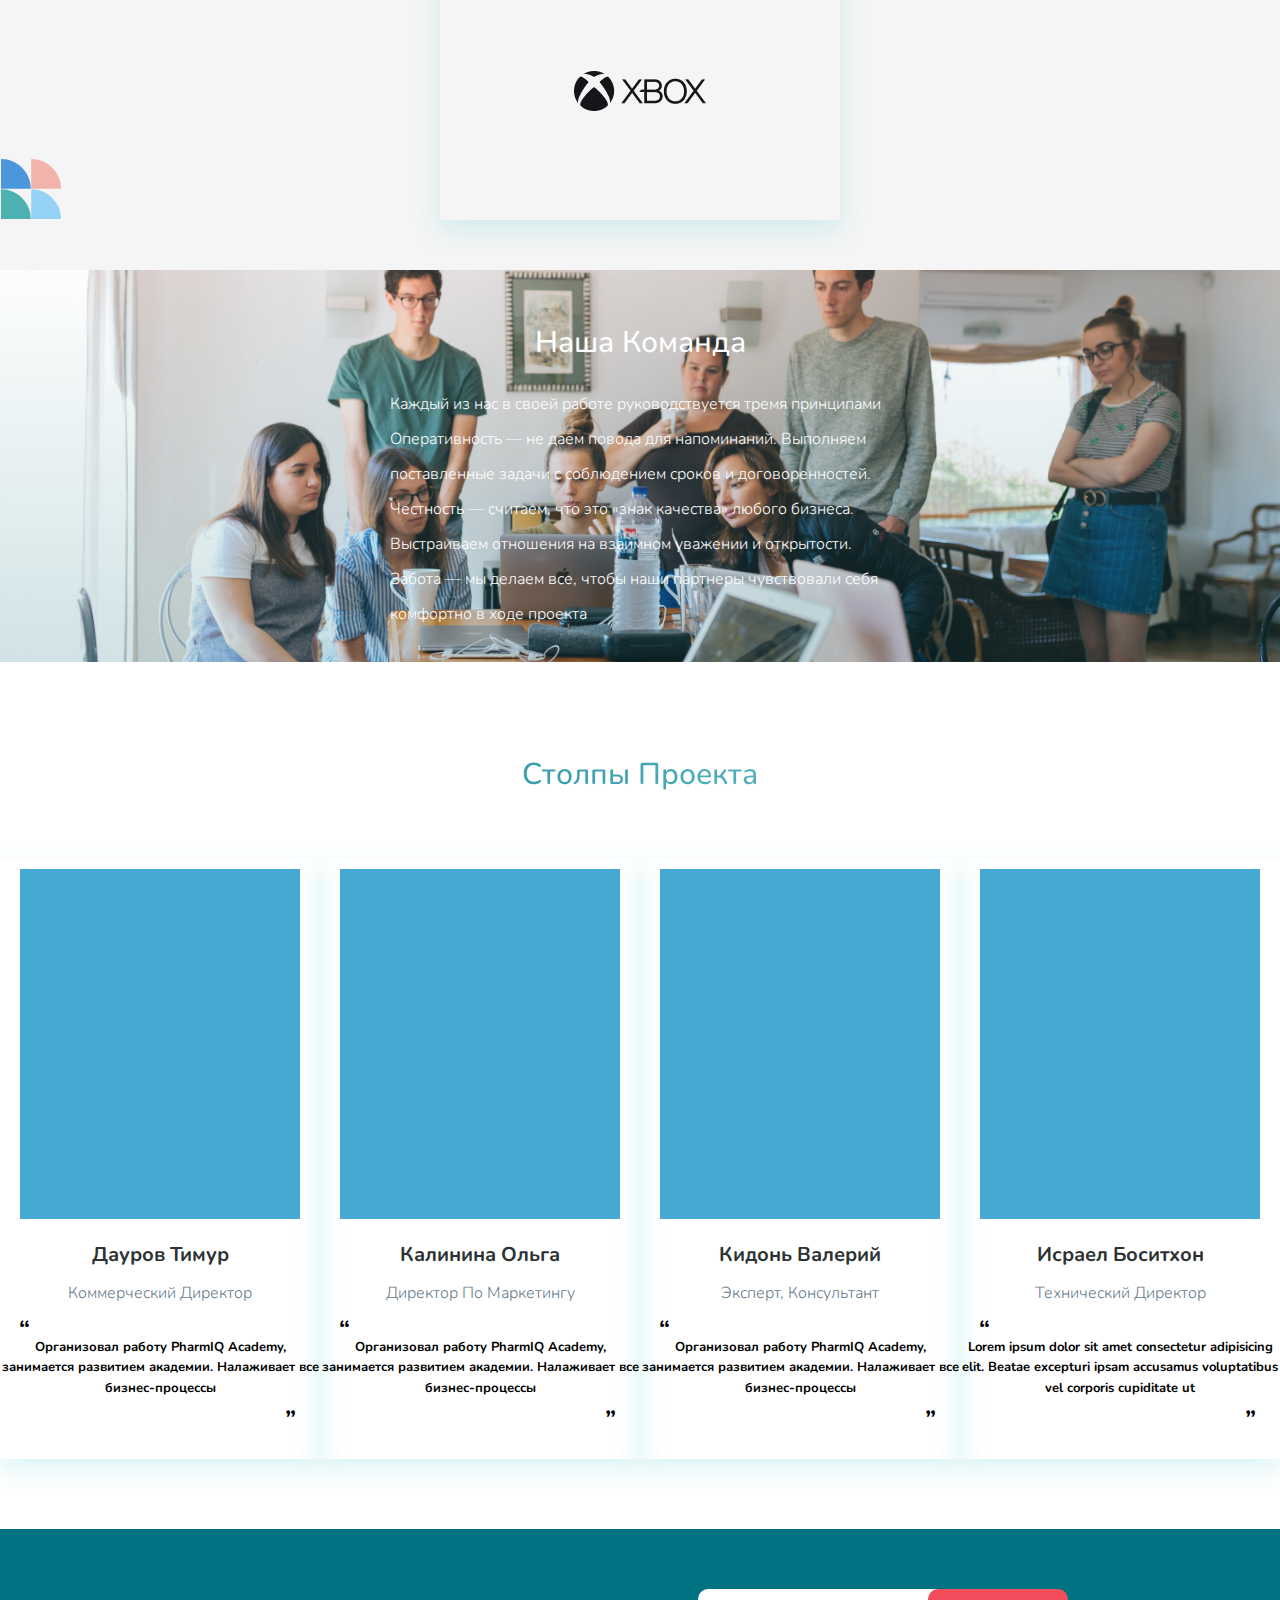
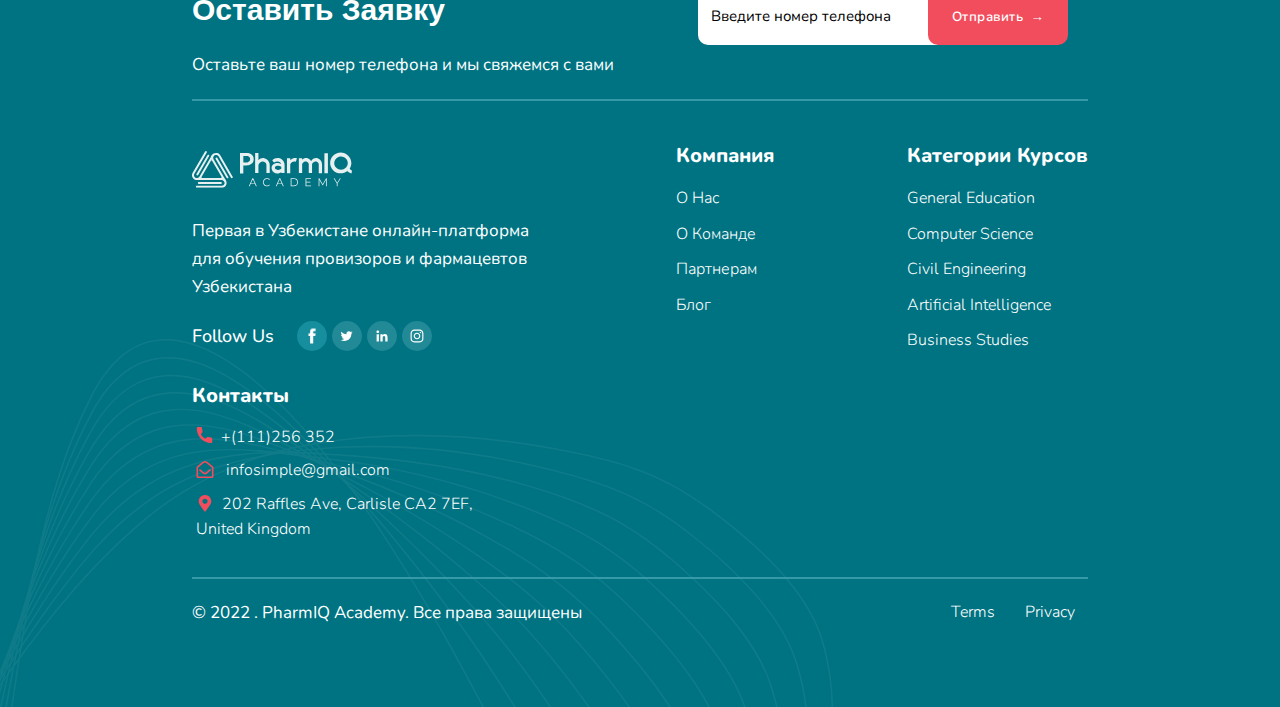
==== commit 3fddd1a2: "Update" ====
--- a/about/index.html
+++ b/about/index.html
@@ -13,7 +13,7 @@
 	<body class="container">
 		<div class="navigation">
 			<input type="checkbox" class="navigation__checkbox" id="navi-toggle" />
-			<img src="img/white-logo.svg" alt="White logo" class="navigation__logo" />
+			<img src="img/Logo-Base.svg" alt="White logo" class="navigation__logo" />
 
 			<label for="navi-toggle" class="navigation__button">
 				<span class="navigation__icon">&nbsp;</span>
@@ -171,7 +171,7 @@
 				<div class="box--1">
 					<div class="behind__box">
 						<a href="#" class="behind__box--link"></a>
-						<img src="img/white-logo.svg" alt="Logo" class="box--1__img" />
+						<img src="img/Logo-Base.svg" alt="Logo" class="box--1__img" />
 					</div>
 					<p class="footer__text">Первая в Узбекистане онлайн-платформа для обучения провизоров и фармацевтов Узбекистана</p>
 					<p class="box--1__text">Follow Us</p>
--- a/about/css/main.css
+++ b/about/css/main.css
@@ -80,6 +80,7 @@
 }
 
 .header {
+  overflow: hidden;
   width: 100%;
   background-color: #fff;
   position: fixed;
@@ -151,22 +152,22 @@
 .nav__link:link, .nav__link:visited {
   font-size: 1.8rem;
   text-decoration: none;
-  color: #2D3232;
+  color: #2d3232;
   display: inline-block;
   transition: all 0.3s;
 }
 .nav__link:link:hover, .nav__link:visited:hover {
   text-shadow: 0.5rem 0.5rem 2rem rgba(0, 0, 0, 0.433);
-  color: #4DB1B1;
+  color: #4db1b1;
   transform: translateY(-3px);
 }
 
 .color-blue {
-  color: #4DB1B1 !important;
+  color: #4db1b1 !important;
 }
 
 .btn {
-  background-color: #FF736E;
+  background-color: #ff736e;
   font-size: 1.5rem;
   font-weight: 300;
   border-radius: 10rem;
@@ -259,7 +260,7 @@
   position: fixed;
   top: 2.1rem;
   right: 1.4rem;
-  background-image: radial-gradient(#4DB1B1, #1c6262);
+  background-image: radial-gradient(#4db1b1, #1c6262);
   z-index: 1000;
   transition: transform 0.8s cubic-bezier(0.86, 0, 0.07, 1);
 }
@@ -374,6 +375,7 @@
 }
 
 .footer {
+  overflow: hidden;
   background-image: url(../img/footer-wave.svg);
   background-position: 0% 103%;
   background-repeat: no-repeat;
@@ -526,7 +528,7 @@
 .form__btn {
   border: none;
   border-radius: 1rem;
-  background-color: #F24D5D;
+  background-color: #f24d5d;
   color: #fff;
   width: 14rem;
   transform: translateX(-2rem);
@@ -545,7 +547,7 @@
   position: absolute;
   width: 2rem;
   height: 2rem;
-  fill: #F24D5D;
+  fill: #f24d5d;
   z-index: 100;
 }
 
@@ -724,7 +726,8 @@
 }
 
 .partners {
-  background-color: #F5F5F5;
+  overflow: hidden;
+  background-color: #f5f5f5;
   grid-column: 1/-1;
   padding: 5rem;
   position: relative;
@@ -807,6 +810,7 @@
 }
 
 .team {
+  overflow: hidden;
   padding: 3rem;
   background-image: linear-gradient(rgba(255, 255, 255, 0.132), rgba(31, 125, 137, 0.2)), url(../img/team.jfif);
   background-size: cover;
@@ -841,6 +845,7 @@
 }
 
 .staff {
+  overflow: hidden;
   background-color: #fff;
   grid-column: 1/-1;
   padding: 7rem 0;
@@ -859,7 +864,7 @@
 }
 .staff__portrait {
   transform: translateX(2rem) translateY(1rem);
-  background-color: #45A9D3;
+  background-color: #45a9d3;
   width: 28rem;
   height: 35rem;
 }
@@ -877,11 +882,11 @@
   font-size: 2rem;
   margin-top: 3rem;
   text-align: center;
-  color: #2D3232;
+  color: #2d3232;
 }
 .staff__role {
   text-align: center;
-  color: #677A8B;
+  color: #677a8b;
   margin-top: 1rem;
 }
 .staff__text {
@@ -920,6 +925,7 @@
 }
 
 .kits {
+  overflow: hidden;
   background-color: rgba(77, 177, 177, 0.1019607843);
   grid-column: 1/-1;
   padding: 4rem;
@@ -1013,6 +1019,7 @@
 }
 
 .about {
+  overflow: hidden;
   background-color: #007382;
   grid-column: 1/-1;
   display: flex;
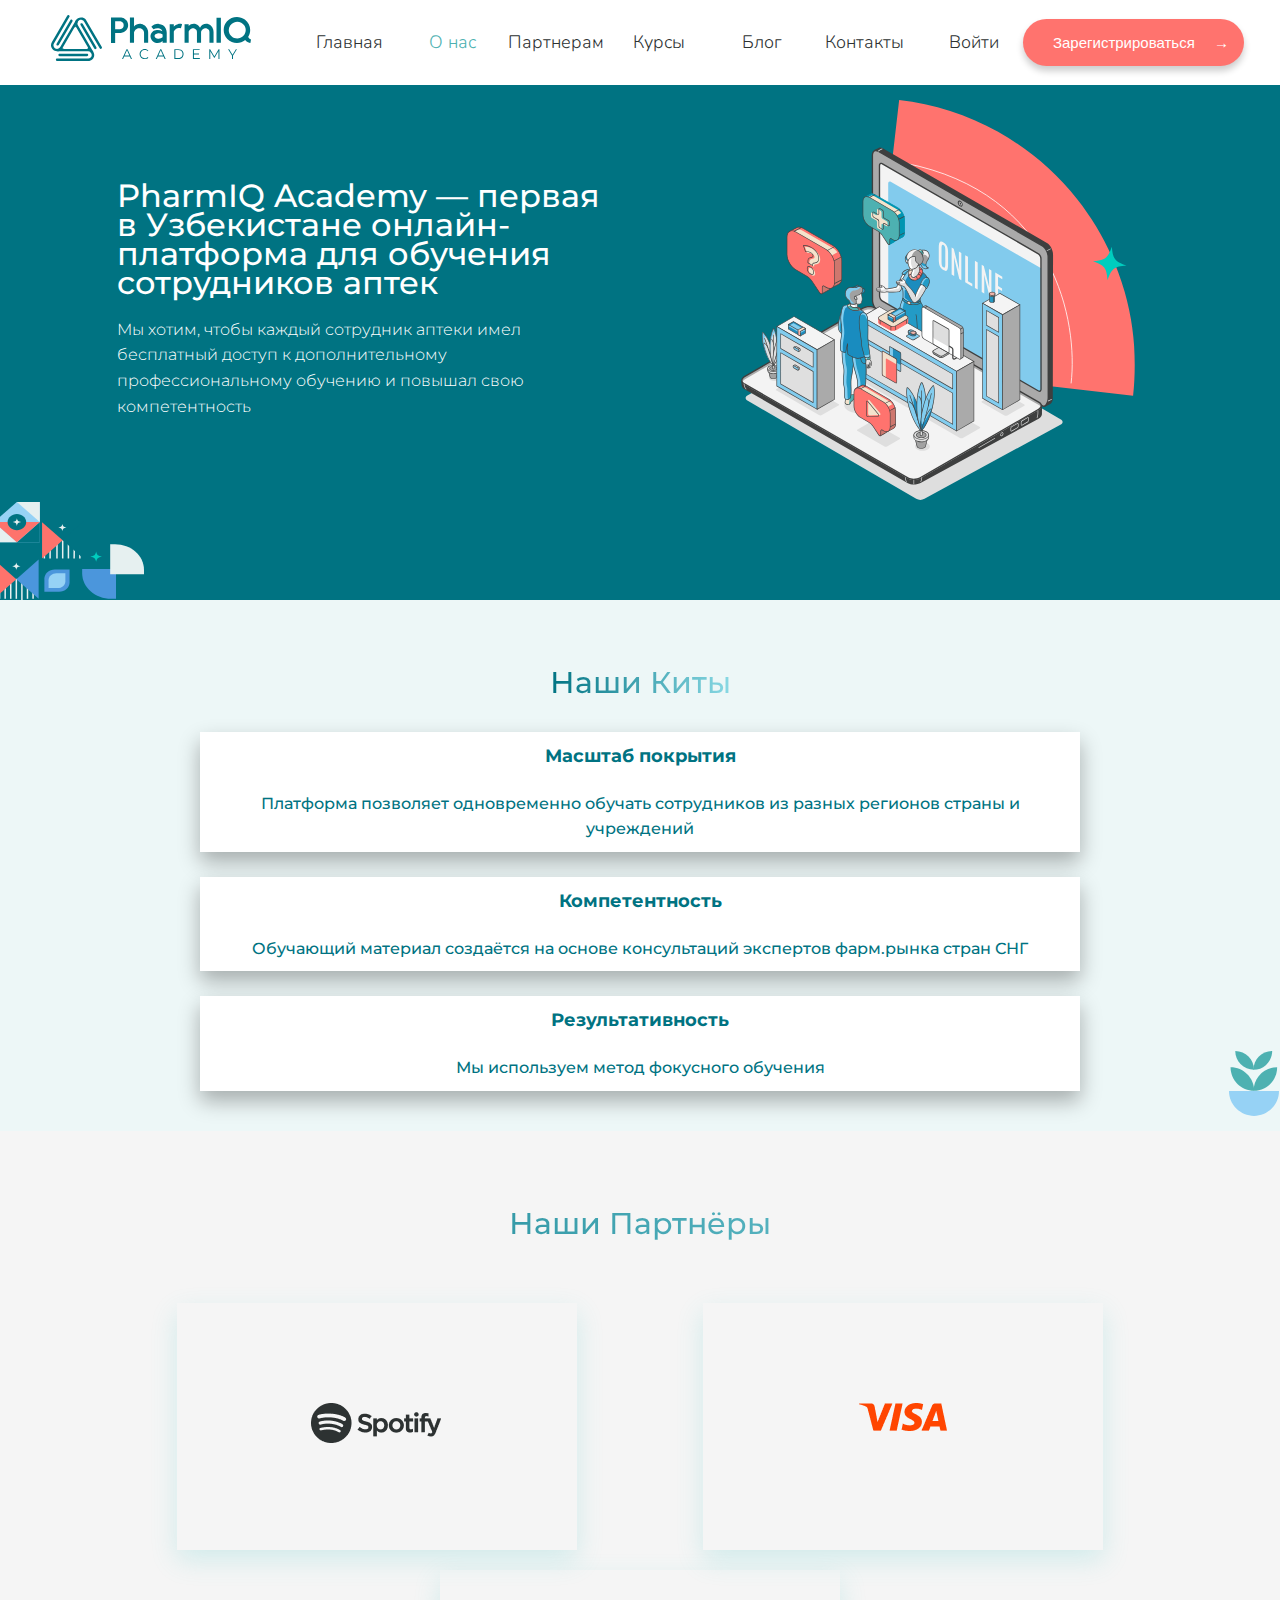
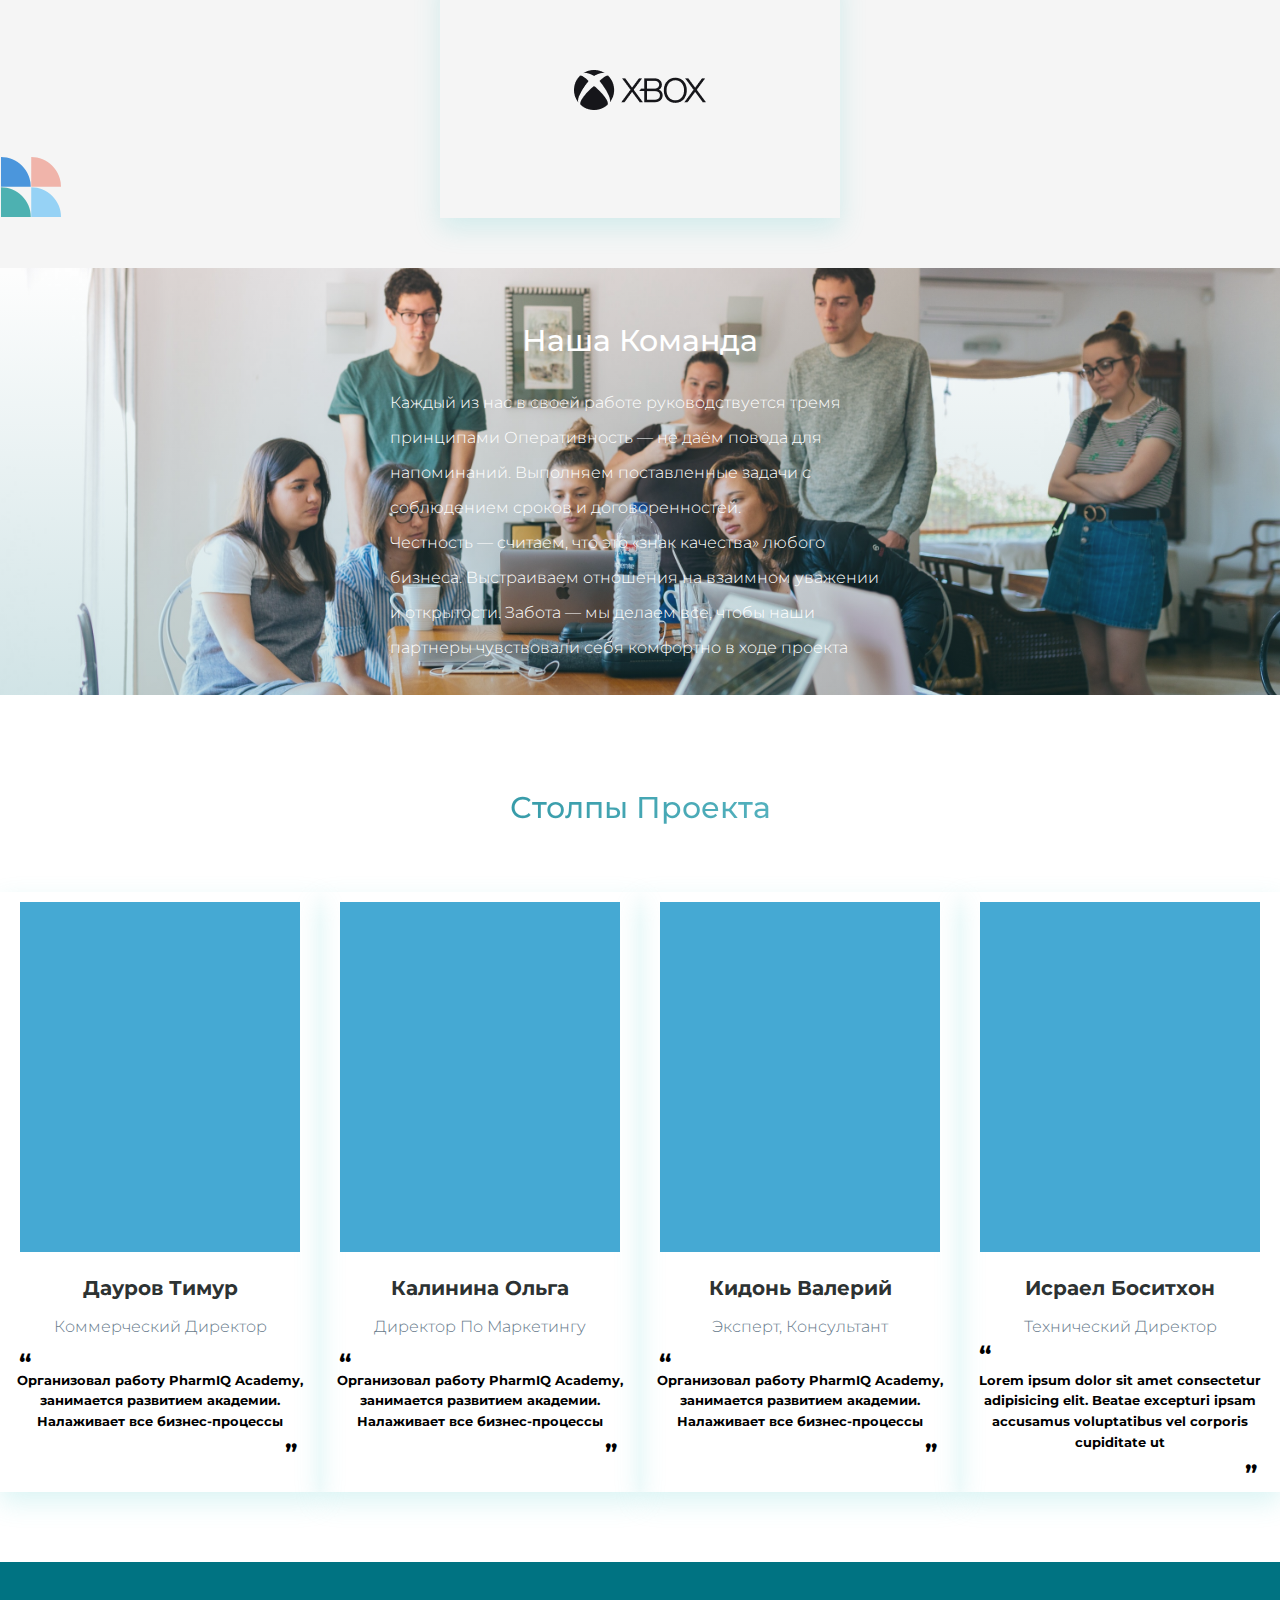
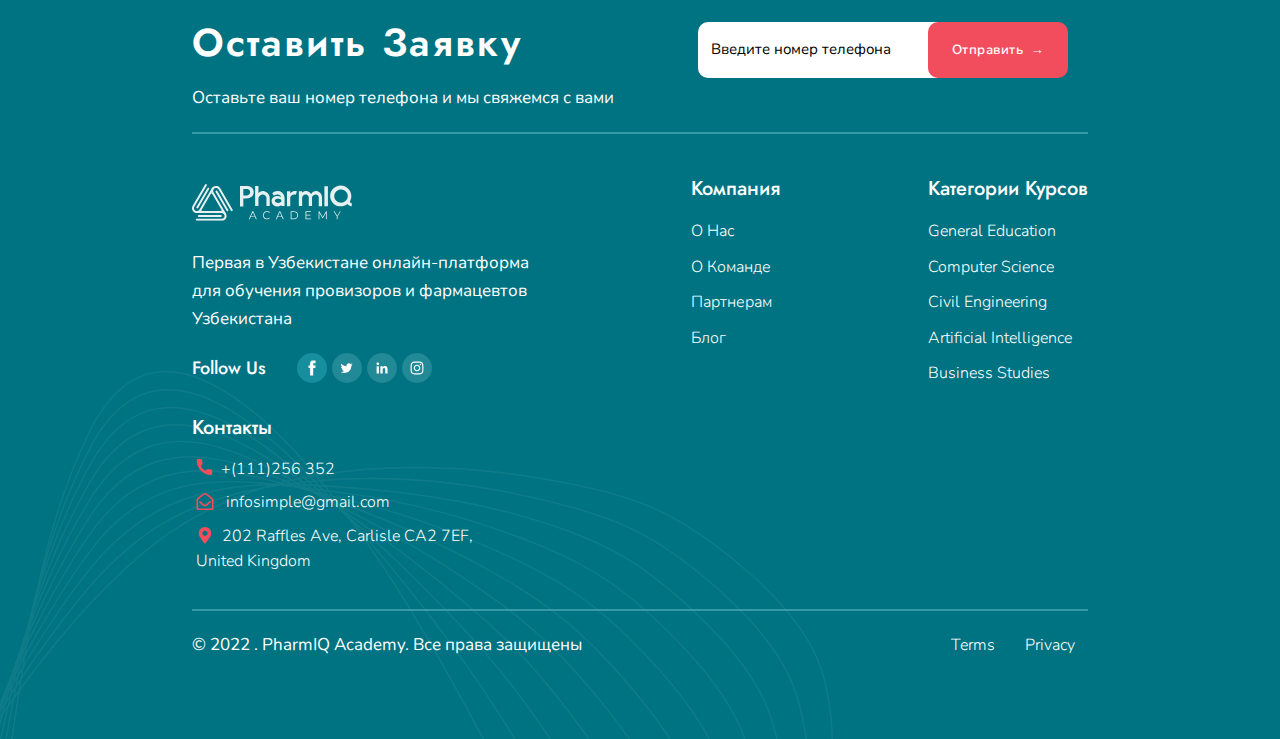
==== commit cd025b20: "Update" ====
--- a/about/index.html
+++ b/about/index.html
@@ -7,6 +7,8 @@
 		<link rel="stylesheet" href="css/main.css" />
 		<link rel="shortcut icon" href="img/favicon.ico" type="image/x-icon" />
 		<link href="https://fonts.googleapis.com/css?family=Josefin+Sans:300,400,400i|Nunito:300,300i" rel="stylesheet" />
+		<link href="https://fonts.googleapis.com/css?family=Jost" rel="stylesheet" />
+		<link href="https://fonts.googleapis.com/css?family=Montserrat" rel="stylesheet" />
 		<title>PharmIQ Academy - Платформа для обучения провизоров и фармацевтов Узбекистана</title>
 	</head>
 
@@ -25,9 +27,13 @@
 				<div class="navigation__content">
 					<ul class="navigation__list t-left">
 						<li class="navigation__item"><a href="#" class="navigation__link">Главная</a></li>
-						<li class="navigation__item"><a href="#" class="navigation__link">О нас</a></li>
+						<li class="navigation__item">
+							<a href="https://xondamir-coder.github.io/PharmIQ/about" class="navigation__link">О нас</a>
+						</li>
 						<li class="navigation__item"><a href="#" class="navigation__link">Партнерам</a></li>
-						<li class="navigation__item"><a href="#" class="navigation__link">Курсы</a></li>
+						<li class="navigation__item">
+							<a href="https://xondamir-coder.github.io/PharmIQ/courses" class="navigation__link">Курсы</a>
+						</li>
 						<li class="navigation__item"><a href="#" class="navigation__link">Контакты</a></li>
 					</ul>
 					<div class="navigation__box">
@@ -46,16 +52,16 @@
 			<nav class="nav">
 				<ul class="nav__item">
 					<li><a href="#" class="nav__link">Главная</a></li>
-					<li><a href="#" class="nav__link color-blue">О нас</a></li>
+					<li><a href="https://xondamir-coder.github.io/PharmIQ/about" class="nav__link color-blue">О нас</a></li>
 					<li><a href="#" class="nav__link">Партнерам</a></li>
-					<li><a href="#" class="nav__link">Курсы</a></li>
+					<li><a href="https://xondamir-coder.github.io/PharmIQ/courses" class="nav__link">Курсы</a></li>
 					<li><a href="#" class="nav__link">Блог</a></li>
 					<li><a href="#" class="nav__link">Контакты</a></li>
 				</ul>
 			</nav>
 			<div class="register">
 				<a href="https://go.pharmiq.uz/login" class="nav__link">Войти</a>
-				<button class="btn"><a class="register__link" href="https://go.pharmiq.uz/register">Зарегистрироваться</a> <span>→</span></button>
+				<button class="btn"><a class="register__link" href="https://go.pharmiq.uz/register"> Зарегистрироваться</a> <span>→</span></button>
 			</div>
 		</header>
 
@@ -154,6 +160,7 @@
 				</div>
 			</div>
 		</section>
+
 		<footer class="footer">
 			<!-- <img src="img/footer-wave.svg" alt="Footer wave" class="footer__wave"> -->
 			<div class="container--1">
@@ -197,7 +204,7 @@
 				<div class="box--2">
 					<h7 class="heading-7">Компания</h7>
 					<ul class="box__list">
-						<li><a href="#" class="box__link">О Нас</a></li>
+						<li><a href="https://xondamir-coder.github.io/PharmIQ/about" class="box__link">О Нас</a></li>
 						<li><a href="#" class="box__link">О Команде</a></li>
 						<li><a href="#" class="box__link">Партнерам</a></li>
 						<li><a href="#" class="box__link">Блог</a></li>
--- a/about/css/main.css
+++ b/about/css/main.css
@@ -1,4 +1,41 @@
 @charset "UTF-8";
+@-webkit-keyframes pulsate {
+  0% {
+    transform: scale(1);
+    box-shadow: none;
+  }
+  50% {
+    transform: scale(1.05);
+    box-shadow: 0 1rem 4rem rgba(0, 0, 0, 0.15);
+  }
+  100% {
+    transform: scale(1);
+    box-shadow: none;
+  }
+}
+@keyframes pulsate {
+  0% {
+    transform: scale(1);
+    box-shadow: none;
+  }
+  50% {
+    transform: scale(1.05);
+    box-shadow: 0 1rem 4rem rgba(0, 0, 0, 0.15);
+  }
+  100% {
+    transform: scale(1);
+    box-shadow: none;
+  }
+}
+::-moz-selection {
+  background-color: #1f7d89;
+  color: #fff;
+}
+::selection {
+  background-color: #1f7d89;
+  color: #fff;
+}
+
 *,
 *::before,
 *::after {
@@ -29,7 +66,7 @@
 
 body {
   font-size: 1.6rem;
-  font-family: "Nunito", sans-serif;
+  font-family: "Montserrat", sans-serif;
   font-weight: 300;
   line-height: 1.6;
 }
@@ -41,45 +78,8 @@
   grid-template-columns: repeat(4, 1fr);
 }
 
-@-webkit-keyframes pulsate {
-  0% {
-    transform: scale(1);
-    box-shadow: none;
-  }
-  50% {
-    transform: scale(1.05);
-    box-shadow: 0 1rem 4rem rgba(0, 0, 0, 0.15);
-  }
-  100% {
-    transform: scale(1);
-    box-shadow: none;
-  }
-}
-
-@keyframes pulsate {
-  0% {
-    transform: scale(1);
-    box-shadow: none;
-  }
-  50% {
-    transform: scale(1.05);
-    box-shadow: 0 1rem 4rem rgba(0, 0, 0, 0.15);
-  }
-  100% {
-    transform: scale(1);
-    box-shadow: none;
-  }
-}
-::-moz-selection {
-  background-color: #1f7d89;
-  color: #fff;
-}
-::selection {
-  background-color: #1f7d89;
-  color: #fff;
-}
-
 .header {
+  font-family: "Nunito", sans-serif;
   overflow: hidden;
   width: 100%;
   background-color: #fff;
@@ -192,6 +192,7 @@
 .register__link {
   text-decoration: none;
   color: #fff;
+  padding: 1.5rem;
 }
 
 .navigation__logo {
@@ -217,6 +218,7 @@
   align-items: center;
 }
 .navigation__content {
+  font-family: "Nunito", sans-serif;
   padding-top: 9rem;
   width: 100%;
   align-items: flex-start;
@@ -411,6 +413,7 @@
   }
 }
 .footer__text {
+  font-family: "Nunito", sans-serif;
   font-size: 1.7rem;
   font-weight: 400;
   line-height: 2.8rem;
@@ -422,11 +425,12 @@
 }
 
 .heading-6 {
-  font-family: "Jost", sans-serif;
-  font-size: 3rem;
+  font-family: Jost;
+  font-size: 3.9rem;
   font-weight: 600;
   line-height: 4.2rem;
   margin-bottom: 2rem;
+  letter-spacing: 2px;
 }
 @media only screen and (max-width: 45em) {
   .heading-6 {
@@ -436,7 +440,8 @@
 }
 
 .heading-7 {
-  font-weight: 800;
+  font-family: "Jost", sans-serif;
+  font-weight: 500;
   font-size: 2rem;
   padding-bottom: 2rem;
   line-height: 5rem;
@@ -526,6 +531,7 @@
   }
 }
 .form__btn {
+  cursor: pointer;
   border: none;
   border-radius: 1rem;
   background-color: #f24d5d;
@@ -566,6 +572,7 @@
   list-style: none;
 }
 .box__link {
+  font-family: "Nunito", sans-serif;
   text-decoration: none;
   color: #fff;
   padding: 0.5rem 0;
@@ -592,6 +599,7 @@
   width: 35rem;
 }
 .box--1__text {
+  font-family: Jost;
   display: inline-block;
   font-size: 1.8rem;
   font-weight: 500;
@@ -679,6 +687,7 @@
 
 .box--4 {
   width: 30rem;
+  font-family: "Nunito", sans-serif;
 }
 @media only screen and (max-width: 56.25em) {
   .box--4 {
@@ -935,7 +944,7 @@
   position: relative;
 }
 .kits__box {
-  width: 78rem;
+  width: 88rem;
   text-align: center;
   padding: 1rem;
   background-color: #fff;
@@ -995,7 +1004,6 @@
   -webkit-background-clip: text;
           background-clip: text;
   color: transparent;
-  transition: transform 0.4s;
 }
 
 .heading-3 {
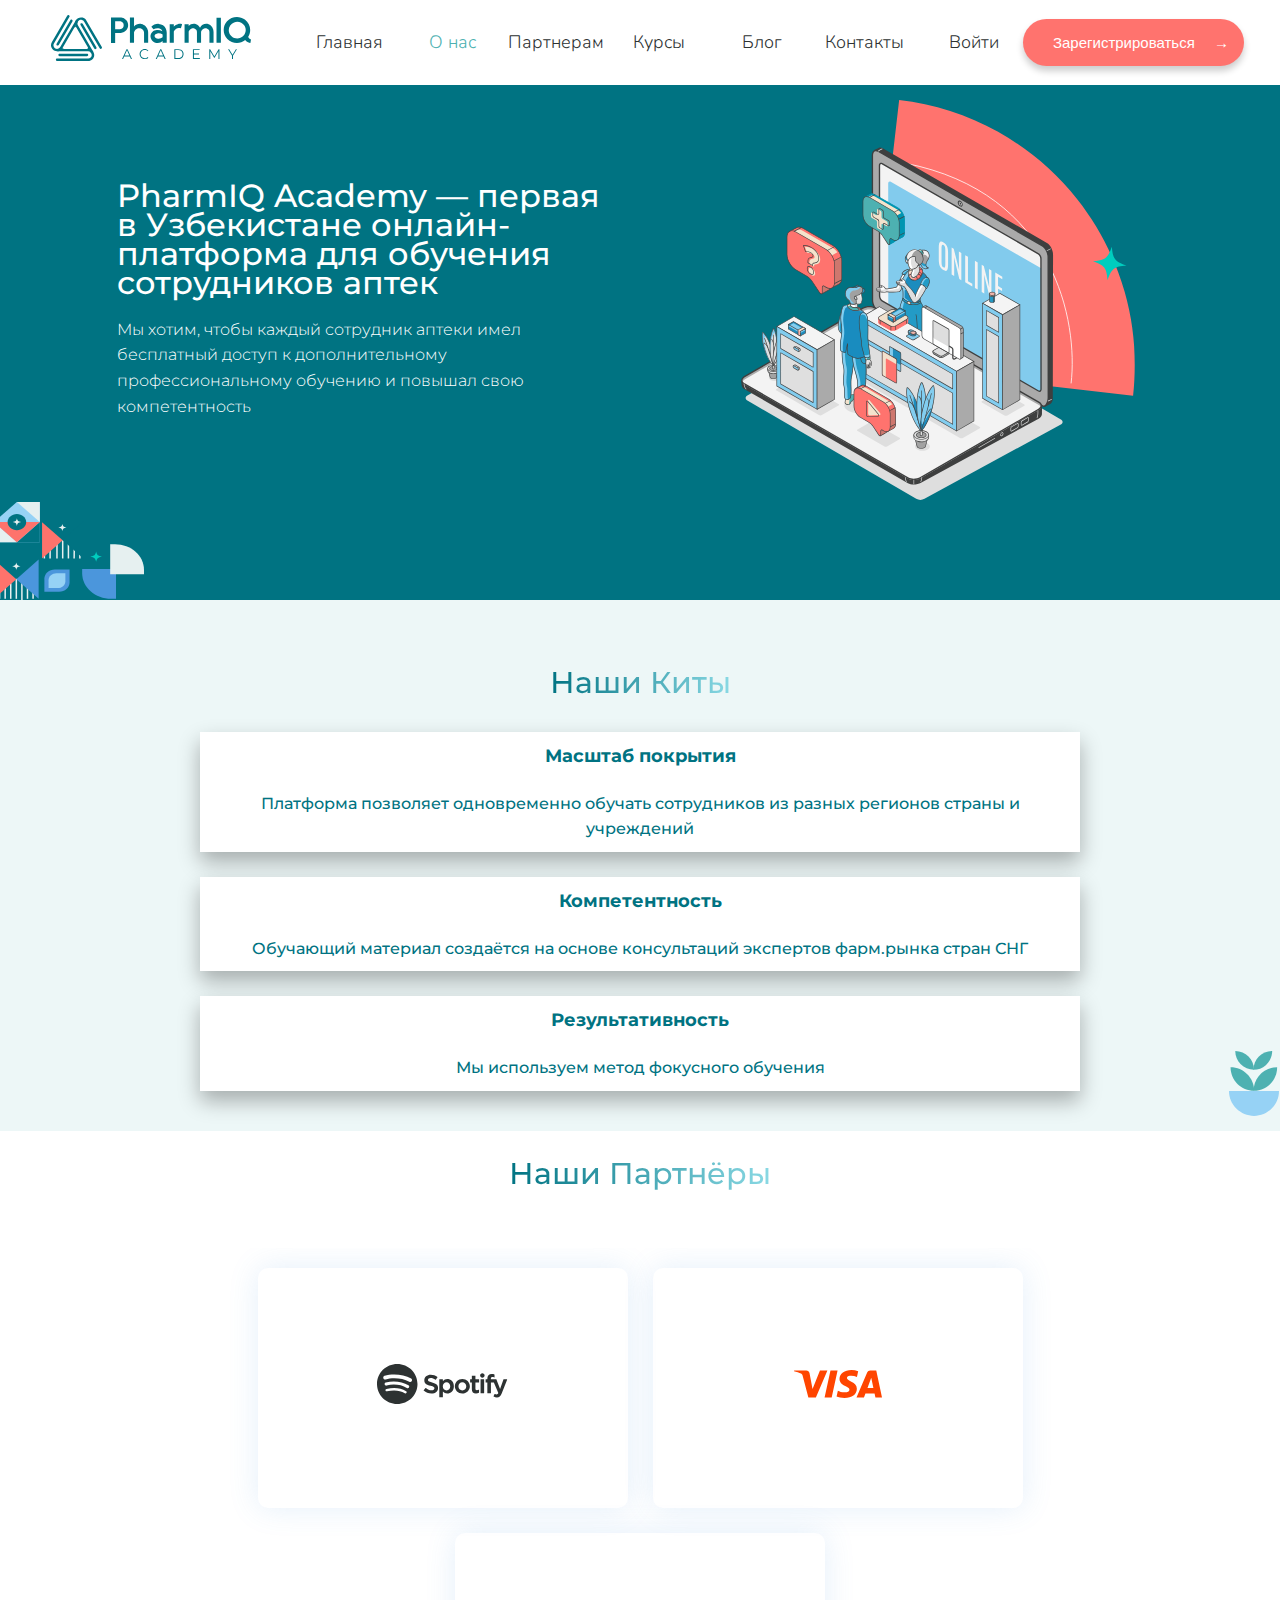
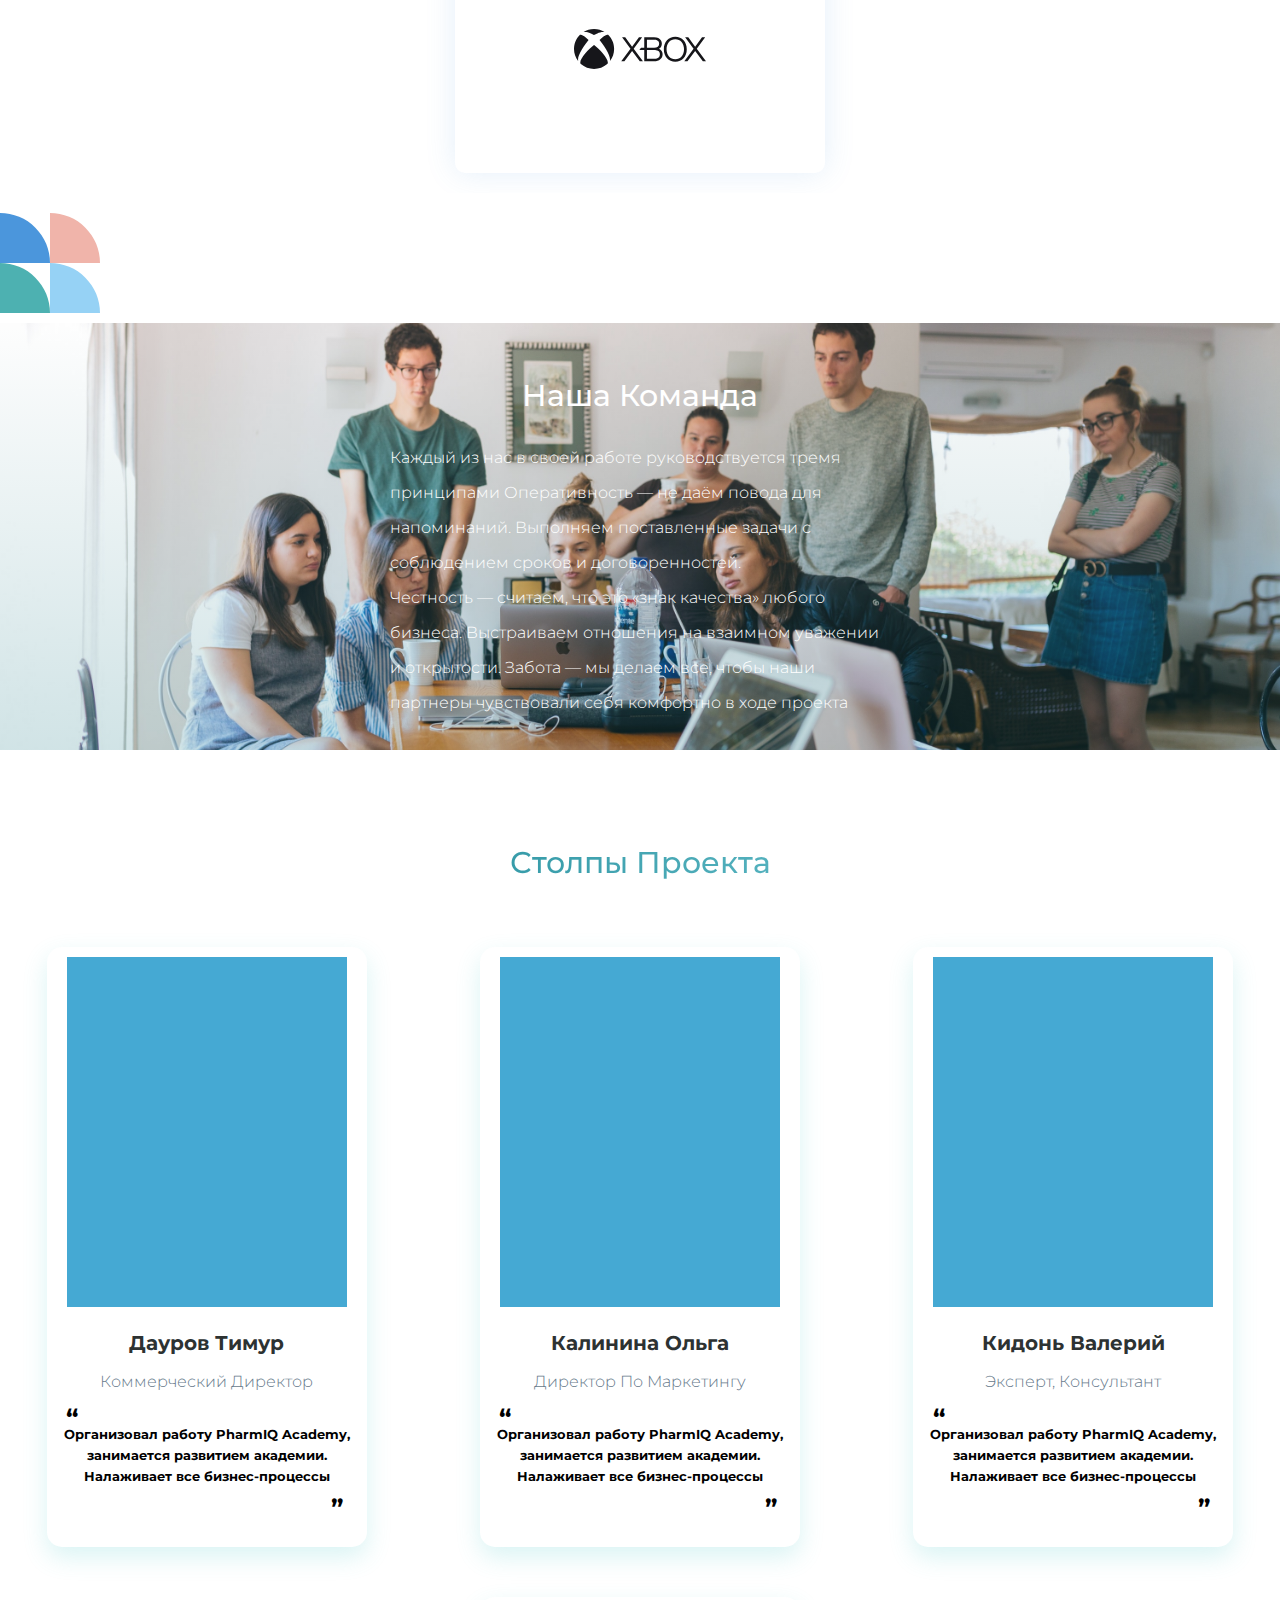
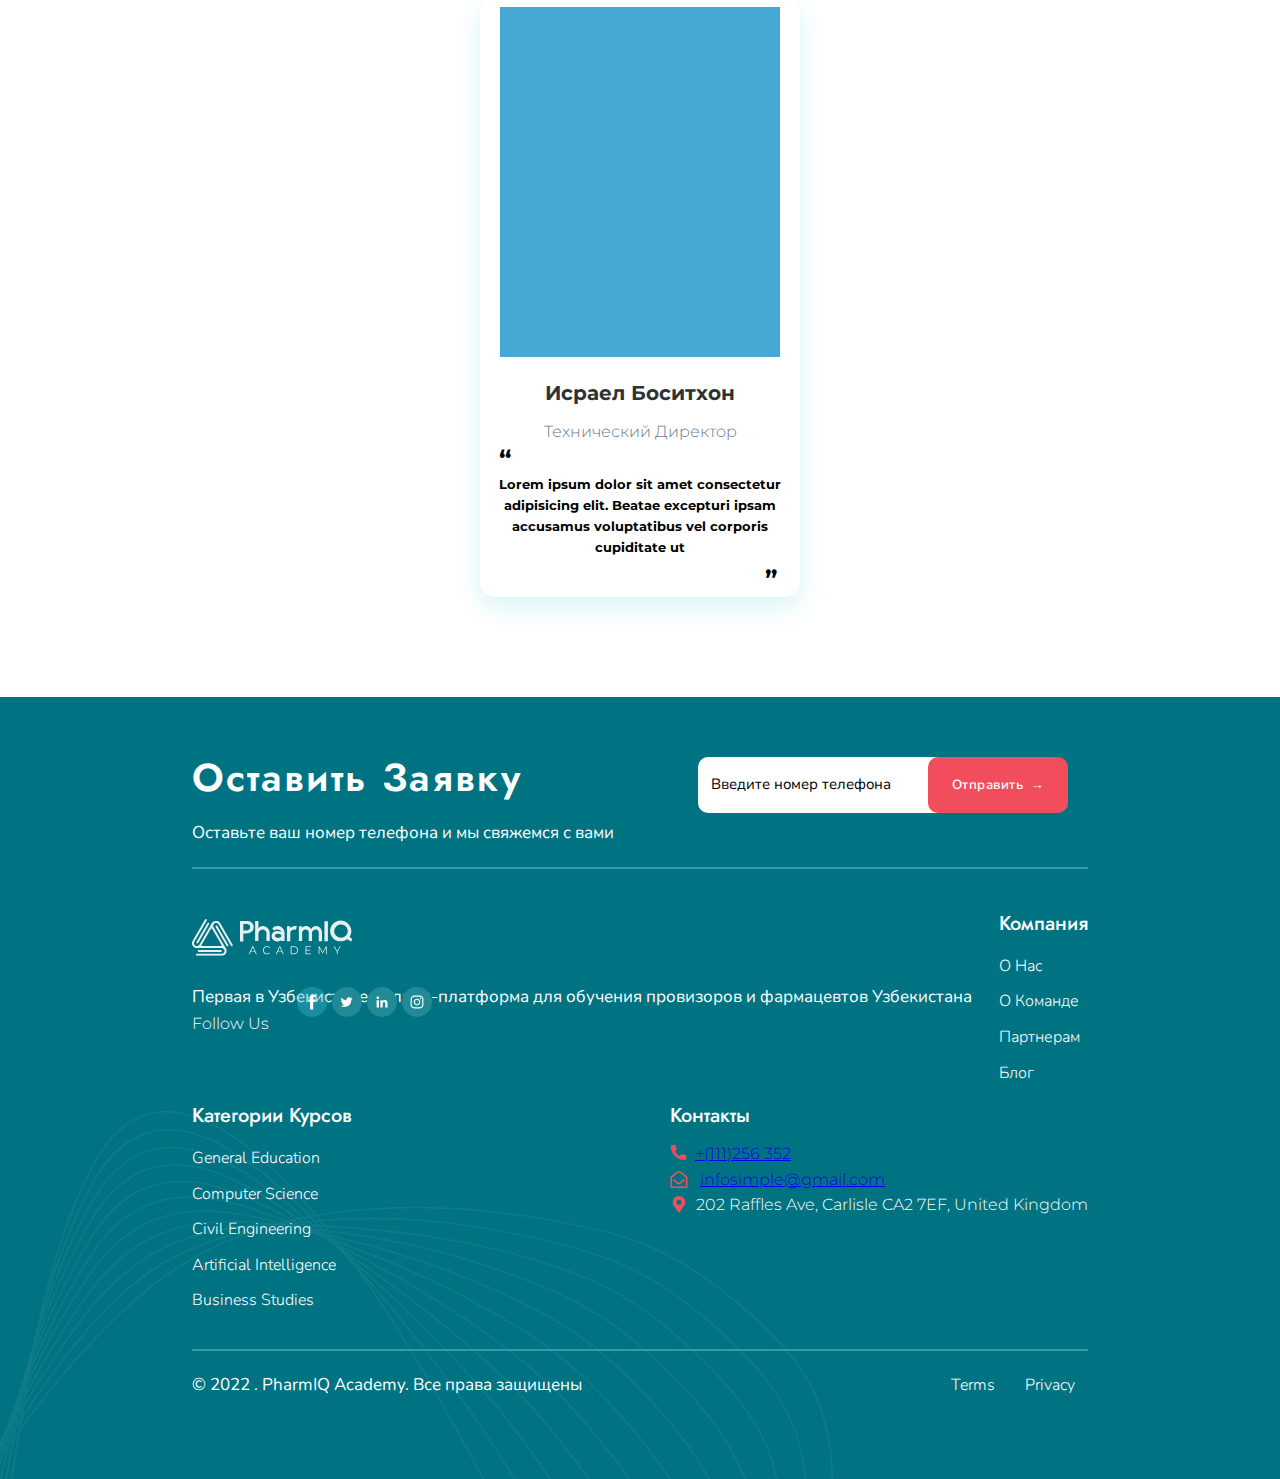
==== commit 9a9bc4b5: "Update" ====
--- a/about/index.html
+++ b/about/index.html
@@ -26,7 +26,7 @@
 			<nav class="navigation__nav">
 				<div class="navigation__content">
 					<ul class="navigation__list t-left">
-						<li class="navigation__item"><a href="#" class="navigation__link">Главная</a></li>
+						<li class="navigation__item"><a href="https://xondamir-coder.github.io/PharmIQ/main" class="navigation__link">Главная</a></li>
 						<li class="navigation__item">
 							<a href="https://xondamir-coder.github.io/PharmIQ/about" class="navigation__link">О нас</a>
 						</li>
@@ -51,7 +51,7 @@
 			</div>
 			<nav class="nav">
 				<ul class="nav__item">
-					<li><a href="#" class="nav__link">Главная</a></li>
+					<li><a href="https://xondamir-coder.github.io/PharmIQ/main" class="nav__link">Главная</a></li>
 					<li><a href="https://xondamir-coder.github.io/PharmIQ/about" class="nav__link color-blue">О нас</a></li>
 					<li><a href="#" class="nav__link">Партнерам</a></li>
 					<li><a href="https://xondamir-coder.github.io/PharmIQ/courses" class="nav__link">Курсы</a></li>
@@ -90,34 +90,19 @@
 			</div>
 		</section>
 		<section class="partners">
-			<div class="partners__boat">
-				<img src="img/boat-1.svg" alt="decoration" class="partners__boat--img" />
-				<img src="img/boat-2.svg" alt="decoration" class="partners__boat--img" />
-				<img src="img/boat-3.svg" alt="decoration" class="partners__boat--img" />
-				<img src="img/boat-4.svg" alt="decoration" class="partners__boat--img" />
-			</div>
-
 			<h2 class="heading-2">Наши Партнёры</h2>
 			<div class="partners__container">
-				<div class="partners__box">
-					<div class="link__box">
-						<a href="#" class="partners__link">&nbsp;</a>
-						<img src="img/spotify.png" alt="Spotify" class="partners__img" />
-					</div>
-				</div>
-				<div class="partners__box">
-					<div class="link__box">
-						<a href="#" class="partners__link">&nbsp;</a>
-						<img src="img/visa.png" alt="Visa" class="partners__img" />
-					</div>
-				</div>
-				<div class="partners__box">
-					<div class="link__box">
-						<a href="#" class="partners__link">&nbsp;</a>
-						<img src="img/xbox.png" alt="Xbox" class="partners__img" />
-					</div>
-				</div>
-			</div>
+				<div class="partners__wrap partners__wrap--0">
+					<a href="#"><img src="img/Spotify.svg" alt="Spotify" /></a>
+				</div>
+				<div class="partners__wrap partners__wrap--1">
+					<a href="#"><img src="img/Visa.svg" alt="Visa" /></a>
+				</div>
+				<div class="partners__wrap partners__wrap--2">
+					<a href="#"><img src="img/Xbox.svg" alt="Xbox" /></a>
+				</div>
+			</div>
+			<div class="dots"></div>
 		</section>
 		<section class="team">
 			<h5 class="heading-5">Наша Команда</h5>
@@ -134,31 +119,32 @@
 		<section class="staff">
 			<h2 class="heading-2 displacement">Столпы Проекта</h2>
 			<div class="staff__container">
-				<div class="staff__box">
+				<div class="staff__box staff__box--0">
 					<div class="staff__portrait">&nbsp;</div>
 					<h4 class="staff__name">Дауров Тимур</h4>
 					<p class="staff__role">Коммерческий Директор</p>
 					<p class="staff__text">Организовал работу PharmIQ Academy, занимается развитием академии. Налаживает все бизнес-процессы</p>
 				</div>
-				<div class="staff__box">
+				<div class="staff__box staff__box--1">
 					<div class="staff__portrait">&nbsp;</div>
 					<h4 class="staff__name">Калинина Ольга</h4>
 					<p class="staff__role">Директор По Маркетингу</p>
 					<p class="staff__text">Организовал работу PharmIQ Academy, занимается развитием академии. Налаживает все бизнес-процессы</p>
 				</div>
-				<div class="staff__box">
+				<div class="staff__box staff__box--2">
 					<div class="staff__portrait">&nbsp;</div>
 					<h4 class="staff__name">Кидонь Валерий</h4>
 					<p class="staff__role">Эксперт, Консультант</p>
 					<p class="staff__text">Организовал работу PharmIQ Academy, занимается развитием академии. Налаживает все бизнес-процессы</p>
 				</div>
-				<div class="staff__box">
+				<div class="staff__box staff__box--3">
 					<div class="staff__portrait">&nbsp;</div>
 					<h4 class="staff__name">Исраел Боситхон</h4>
 					<p class="staff__role">Технический Директор</p>
 					<p class="staff__text">Lorem ipsum dolor sit amet consectetur adipisicing elit. Beatae excepturi ipsam accusamus voluptatibus vel corporis cupiditate ut</p>
 				</div>
 			</div>
+			<div class="dots dots-1"></div>
 		</section>
 
 		<footer class="footer">
@@ -175,13 +161,13 @@
 				</form>
 			</div>
 			<div class="container--2">
-				<div class="box--1">
+				<div class="box---1">
 					<div class="behind__box">
-						<a href="#" class="behind__box--link"></a>
-						<img src="img/Logo-Base.svg" alt="Logo" class="box--1__img" />
+						<a href="#" class="behind__box---link"></a>
+						<img src="img/Logo-Base.svg" alt="Logo" class="box---1__img" />
 					</div>
 					<p class="footer__text">Первая в Узбекистане онлайн-платформа для обучения провизоров и фармацевтов Узбекистана</p>
-					<p class="box--1__text">Follow Us</p>
+					<p class="box---1__text">Follow Us</p>
 					<div class="link__container">
 						<div class="img__container facebook-bg">
 							<a href="#" class="img__container--link"></a>
@@ -201,7 +187,7 @@
 						</div>
 					</div>
 				</div>
-				<div class="box--2">
+				<div class="box---2">
 					<h7 class="heading-7">Компания</h7>
 					<ul class="box__list">
 						<li><a href="https://xondamir-coder.github.io/PharmIQ/about" class="box__link">О Нас</a></li>
@@ -210,7 +196,7 @@
 						<li><a href="#" class="box__link">Блог</a></li>
 					</ul>
 				</div>
-				<div class="box--3">
+				<div class="box---3">
 					<h7 class="heading-7">Категории Курсов</h7>
 					<ul class="box__list">
 						<li><a href="#" class="box__link">General Education</a></li>
@@ -220,18 +206,18 @@
 						<li><a href="#" class="box__link">Business Studies</a></li>
 					</ul>
 				</div>
-				<div class="box--4">
+				<div class="box---4">
 					<h7 class="heading-7 mg-left">Контакты</h7>
 					<ul class="box__list">
-						<li class="box--4__detail">
+						<li class="box---4__detail">
 							<img class="box__phone" src="img/icon-phone.svg" alt="telephone" />
-							&nbsp;<a class="box--4__link" href="tel:+(111)256352">+(111)256 352</a>
-						</li>
-						<li class="box--4__detail">
+							&nbsp;<a class="box---4__link" href="tel:+(111)256352">+(111)256 352</a>
+						</li>
+						<li class="box---4__detail">
 							<img class="box__icon" src="img/email.svg" alt="mail" />
-							&nbsp; <a class="box--4__link" href="mailto: infosimple@example.com">infosimple@gmail.com</a>
-						</li>
-						<li class="box--4__detail">
+							&nbsp; <a class="box---4__link" href="mailto: infosimple@example.com">infosimple@gmail.com</a>
+						</li>
+						<li class="box---4__detail">
 							<img class="box__icon" src="img/location.svg" alt="location" />
 							&nbsp;202 Raffles Ave, Carlisle CA2 7EF, United Kingdom
 						</li>
@@ -246,5 +232,6 @@
 				</div>
 			</div>
 		</footer>
+		<script src="js/main.js"></script>
 	</body>
 </html>
--- a/about/css/main.css
+++ b/about/css/main.css
@@ -1,18 +1,4 @@
 @charset "UTF-8";
-@-webkit-keyframes pulsate {
-  0% {
-    transform: scale(1);
-    box-shadow: none;
-  }
-  50% {
-    transform: scale(1.05);
-    box-shadow: 0 1rem 4rem rgba(0, 0, 0, 0.15);
-  }
-  100% {
-    transform: scale(1);
-    box-shadow: none;
-  }
-}
 @keyframes pulsate {
   0% {
     transform: scale(1);
@@ -73,7 +59,6 @@
 
 .container {
   display: grid;
-  grid-template-rows: repeat(4, -webkit-max-content);
   grid-template-rows: repeat(4, max-content);
   grid-template-columns: repeat(4, 1fr);
 }
@@ -89,6 +74,7 @@
   flex-wrap: wrap;
   justify-content: space-evenly;
   align-items: center;
+  top: 0;
 }
 @media only screen and (max-width: 56.25em) {
   .header {
@@ -167,6 +153,7 @@
 }
 
 .btn {
+  text-decoration: none;
   background-color: #ff736e;
   font-size: 1.5rem;
   font-weight: 300;
@@ -179,8 +166,7 @@
 }
 .btn:hover {
   outline: none;
-  -webkit-animation: pulsate 1s infinite;
-          animation: pulsate 1s infinite;
+  animation: pulsate 1s infinite;
 }
 
 @media only screen and (max-width: 56.25em) {
@@ -283,6 +269,8 @@
 }
 .navigation__list {
   list-style: none;
+  transition: all 0.7s;
+  transform: translateX(-100rem);
 }
 .navigation__item {
   padding: 6px;
@@ -302,7 +290,6 @@
   text-decoration: none;
   text-transform: capitalize;
   transition: all 0.4s;
-  width: -webkit-max-content;
   width: -moz-max-content;
   width: max-content;
 }
@@ -313,6 +300,9 @@
 }
 .navigation__checkbox:checked ~ .navigation__background {
   transform: scale(80);
+}
+.navigation__checkbox:checked ~ .navigation__nav .navigation__content .navigation__list {
+  transform: translateX(0);
 }
 .navigation__checkbox:checked ~ .navigation__nav {
   opacity: 1;
@@ -388,7 +378,6 @@
   position: relative;
   overflow: hidden;
   display: grid;
-  grid-template-rows: repeat(3, -webkit-max-content);
   grid-template-rows: repeat(3, max-content);
   grid-template-columns: 70vw;
   row-gap: 3rem;
@@ -463,7 +452,6 @@
 .form {
   display: grid;
   justify-content: center;
-  grid-template-columns: repeat(2, -webkit-max-content);
   grid-template-columns: repeat(2, max-content);
 }
 .form__input {
@@ -482,6 +470,7 @@
 @media only screen and (max-width: 56.25em) {
   .form__input {
     width: 18rem;
+    height: 5rem;
   }
 }
 @media only screen and (max-width: 45em) {
@@ -494,11 +483,6 @@
   outline: none;
 }
 .form__input:-moz-placeholder-shown ~ .form__label {
-  opacity: 0;
-  visibility: hidden;
-  transform: translateY(-4rem);
-}
-.form__input:-ms-input-placeholder ~ .form__label {
   opacity: 0;
   visibility: hidden;
   transform: translateY(-4rem);
@@ -541,6 +525,11 @@
   font-family: "Nunito", sans-serif;
   font-weight: 600;
   letter-spacing: 0.5px;
+}
+@media only screen and (max-width: 56.25em) {
+  .form__btn {
+    height: 5rem;
+  }
 }
 .form__btn span {
   margin-left: 3px;
@@ -662,7 +651,6 @@
 
 .behind__box {
   position: relative;
-  width: -webkit-max-content;
   width: -moz-max-content;
   width: max-content;
   padding-bottom: 2rem;
@@ -735,87 +723,84 @@
 }
 
 .partners {
+  grid-column: 1/-1;
+  margin-bottom: 1rem;
   overflow: hidden;
-  background-color: #f5f5f5;
-  grid-column: 1/-1;
-  padding: 5rem;
-  position: relative;
-}
-@media only screen and (max-width: 45em) {
+  background-image: url(../img/pattern-pizzes.svg);
+  background-size: 10rem;
+  background-repeat: no-repeat;
+  background-position: left bottom;
+}
+@media only screen and (min-width: 56.25em) {
   .partners {
-    padding: 2.5rem;
-  }
-}
-.partners__box {
-  padding: 10rem;
-  box-shadow: 0 1rem 2.5rem rgba(69, 199, 202, 0.2);
-  width: 40rem;
-  text-align: center;
-  margin-top: 2rem;
-}
-@media only screen and (max-width: 45em) {
-  .partners__box {
-    width: 15rem;
+    display: flex;
+    align-items: center;
+    flex-direction: column;
+    padding-bottom: 4rem;
+    gap: 5rem;
+  }
+}
+@media only screen and (max-width: 500px) {
+  .partners {
+    background-size: 8rem;
+  }
+}
+.partners__container {
+  display: flex;
+  overflow: hidden;
+  justify-content: center;
+}
+@media only screen and (min-width: 56.25em) {
+  .partners__container {
+    width: 80%;
+    flex-wrap: wrap;
+    gap: 2.5rem;
     padding: 2rem;
   }
 }
-.partners__container {
-  margin-top: 3.5rem;
+@media only screen and (max-width: 56.25em) {
+  .partners__container {
+    height: 28rem;
+    margin: 4rem 0;
+  }
+}
+.partners__wrap {
+  width: 37rem;
+  height: 24rem;
+  box-shadow: 0px 0px 30px rgba(75, 150, 220, 0.15);
+  border-radius: 1rem;
+  overflow: hidden;
   display: flex;
-  flex-wrap: wrap;
-  justify-content: space-evenly;
-}
-@media only screen and (max-width: 45em) {
-  .partners__container {
-    margin-top: 0;
-  }
-}
-.partners__add {
-  height: 7rem;
-  width: 7rem;
-  position: absolute;
-  top: 84%;
-  left: 0;
-}
-@media only screen and (max-width: 45em) {
-  .partners__img {
-    height: 100%;
-    width: 60%;
-  }
-}
-.partners__link {
-  position: absolute;
-  width: 14rem;
-  color: transparent;
-}
-.partners__boat {
-  position: absolute;
-  display: grid;
-  grid-template-columns: repeat(2, -webkit-min-content);
-  grid-template-columns: repeat(2, min-content);
-  top: 85%;
-  left: 0.1%;
-}
-@media only screen and (max-width: 45em) {
-  .partners__boat {
-    top: 4%;
-  }
-}
-.partners__boat--img {
-  width: 3rem;
-}
-@media only screen and (max-width: 45em) {
-  .partners__boat--img {
-    width: 2rem;
-  }
-}
-
-.link__box {
-  transition: transform 0.4s;
-  width: 100%;
-}
-.link__box:hover {
-  transform: scale(1.15) skewY(2deg);
+  justify-content: center;
+  align-items: center;
+  transition: all 0.7s;
+}
+@media only screen and (max-width: 56.25em) {
+  .partners__wrap {
+    position: absolute;
+    opacity: 0;
+  }
+}
+
+.dots {
+  display: flex;
+  justify-content: center;
+  padding-bottom: 3rem;
+  gap: 2rem;
+}
+.dots__dot {
+  width: 1rem;
+  height: 1rem;
+  border-radius: 50%;
+  background: #4b96dc;
+  border: none;
+  transition: all 0.4s;
+}
+.dots__dot--active {
+  transform: scale(2);
+}
+.dots__dot1--active {
+  transform: scale(1.8);
 }
 
 .team {
@@ -832,7 +817,6 @@
   align-items: center;
   align-content: center;
   grid-template-columns: 1fr;
-  grid-template-rows: -webkit-max-content;
   grid-template-rows: max-content;
 }
 .team__box {
@@ -868,8 +852,19 @@
 }
 .staff__container {
   display: flex;
-  flex-wrap: wrap;
-  justify-content: space-around;
+  justify-content: center;
+}
+@media only screen and (min-width: 600px) {
+  .staff__container {
+    flex-wrap: wrap;
+    justify-content: space-around;
+    gap: 2rem;
+  }
+}
+@media only screen and (max-width: 600px) {
+  .staff__container {
+    height: 65rem;
+  }
 }
 .staff__portrait {
   transform: translateX(2rem) translateY(1rem);
@@ -882,10 +877,13 @@
   height: 60rem;
   width: 32rem;
   box-shadow: 0 1rem 2.5rem rgba(69, 199, 202, 0.2);
-  transition: transform 0.3s;
-}
-.staff__box:hover {
-  transform: scale(1.06);
+  transition: all 0.4s;
+  border-radius: 1.5rem;
+}
+@media only screen and (max-width: 600px) {
+  .staff__box {
+    position: absolute;
+  }
 }
 .staff__name {
   font-size: 2rem;
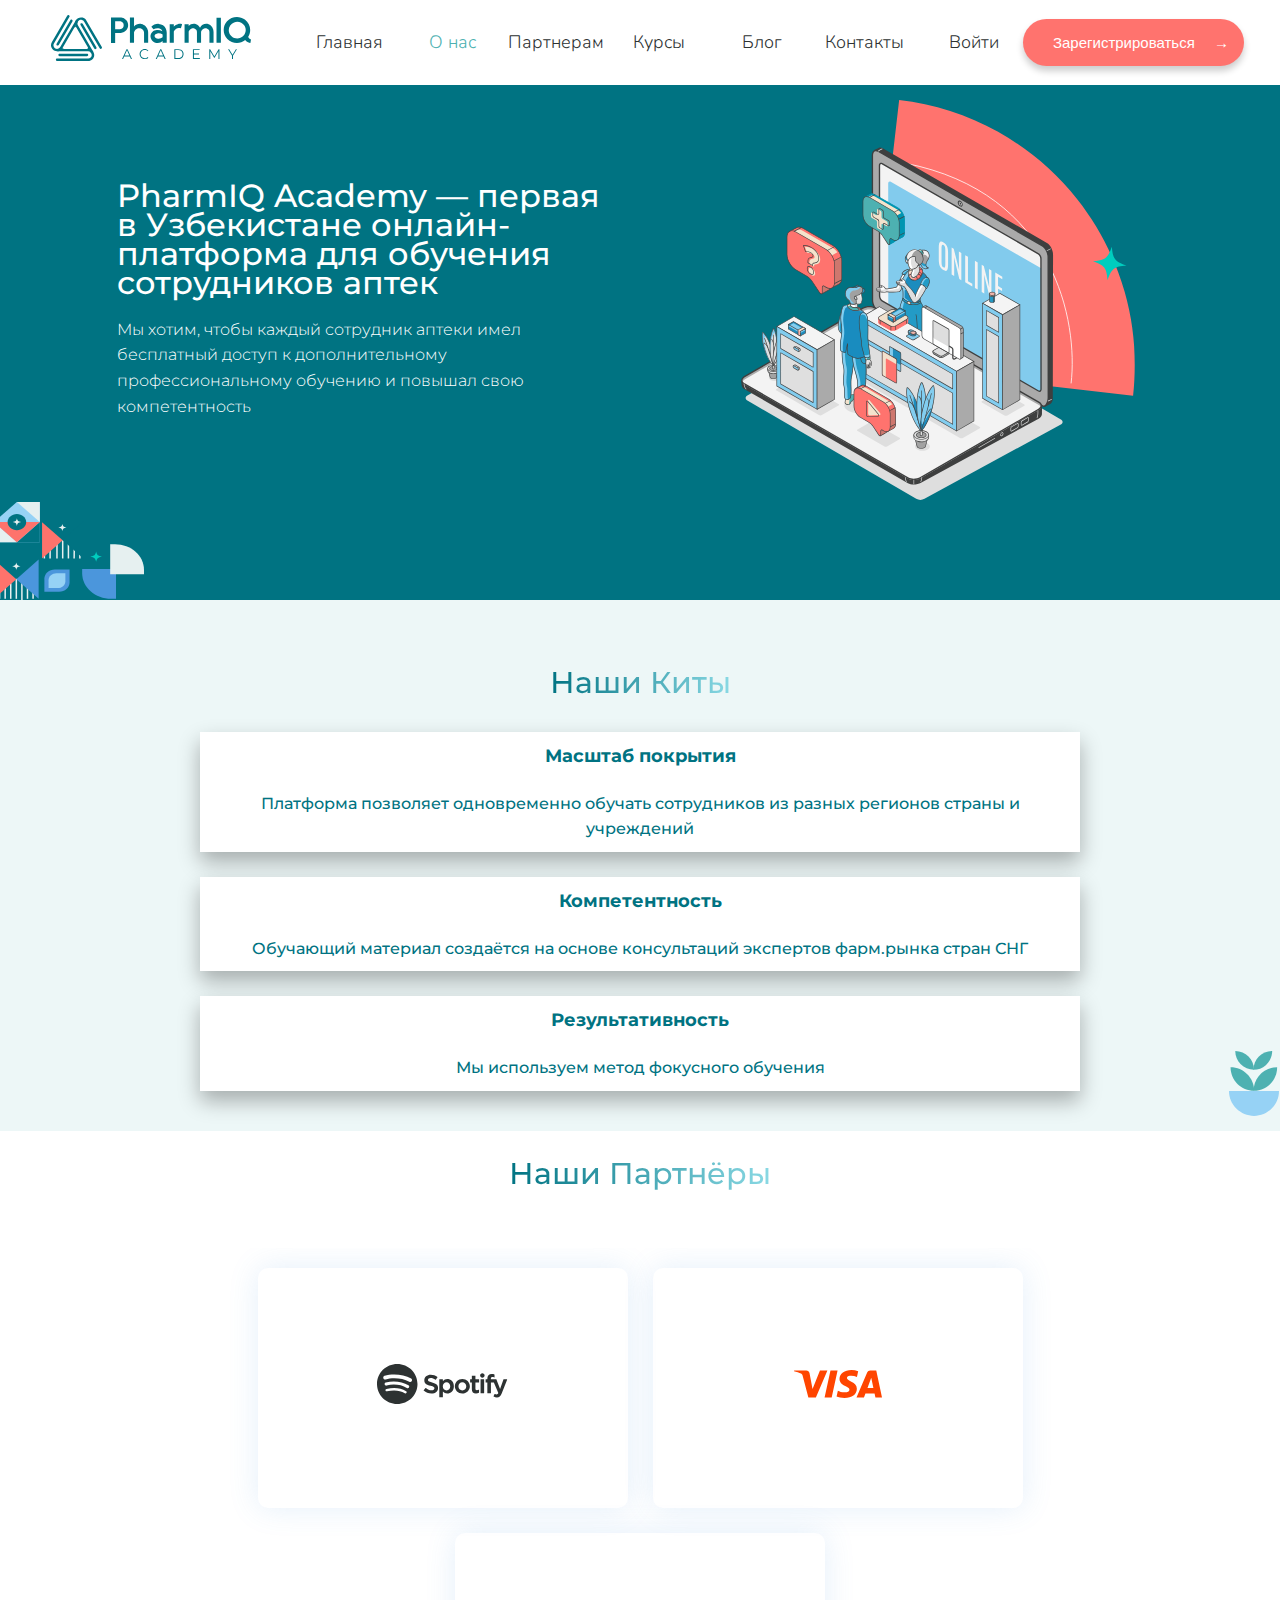
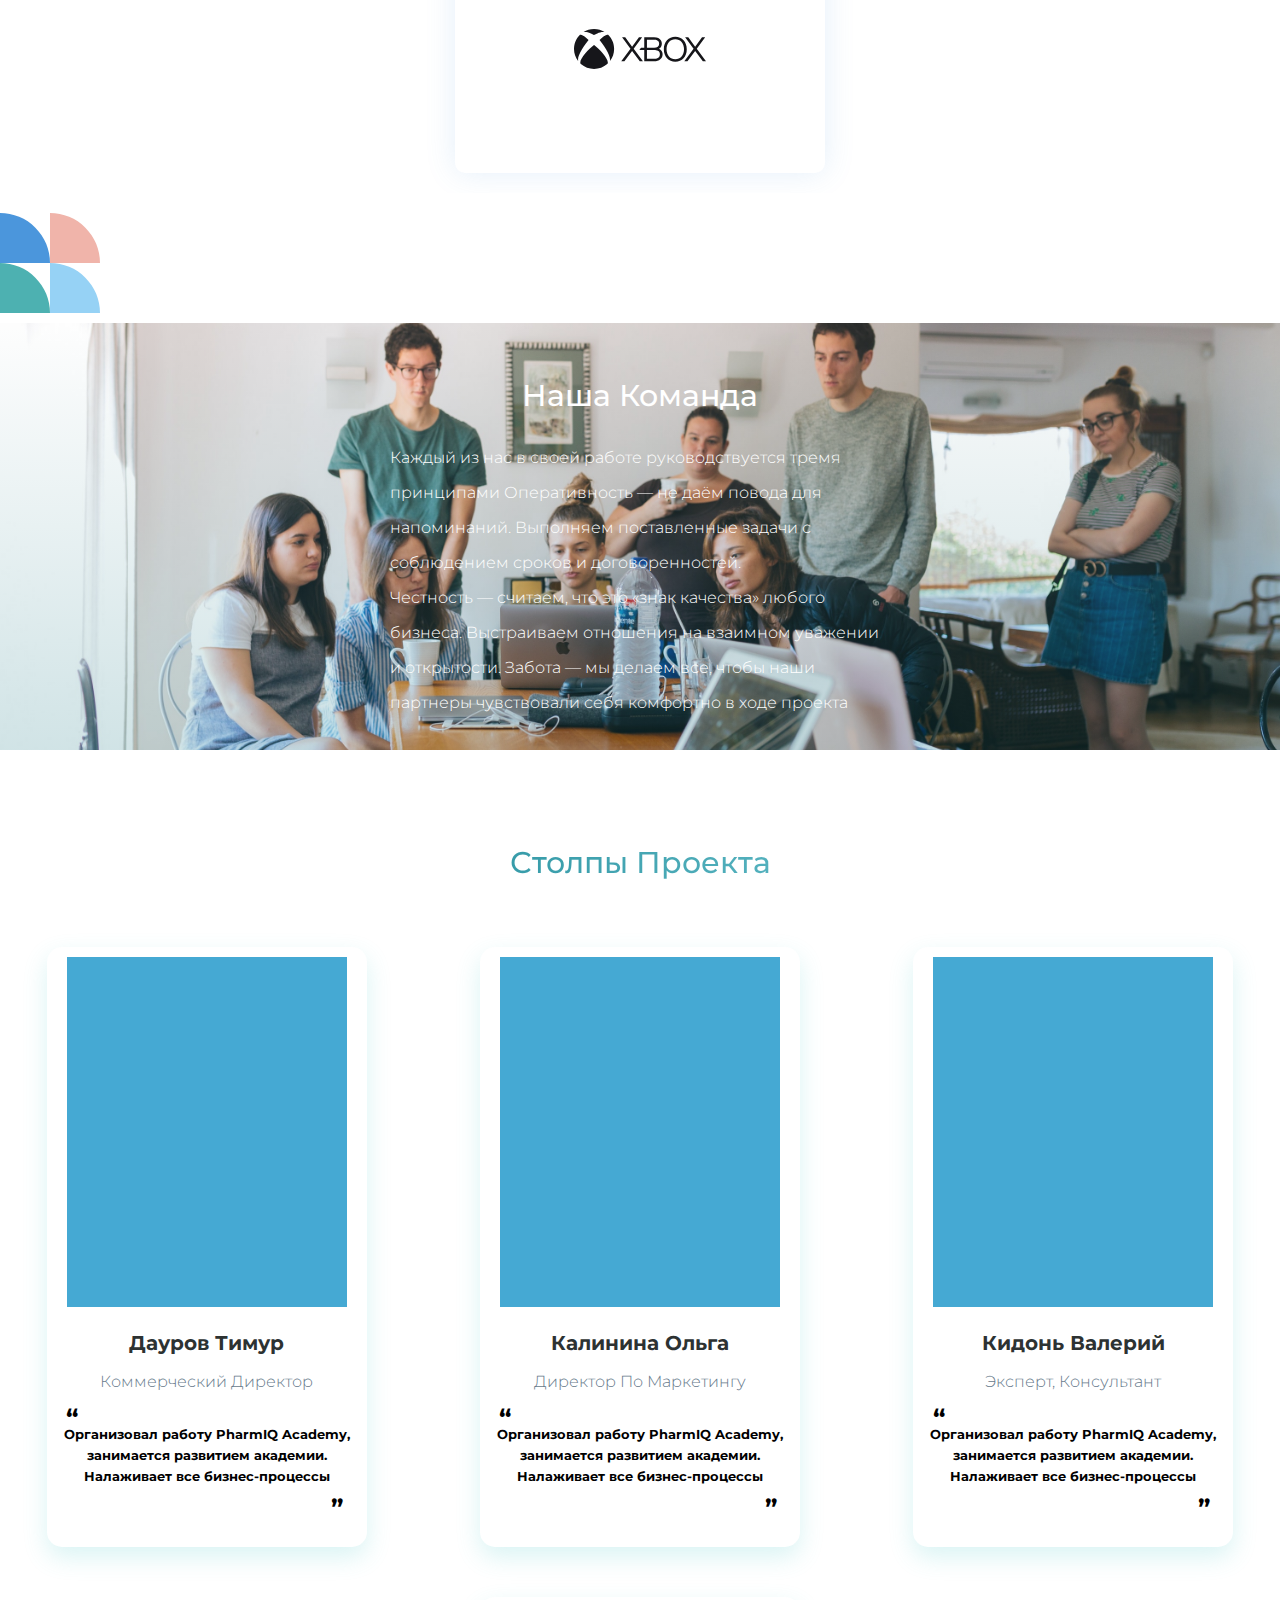
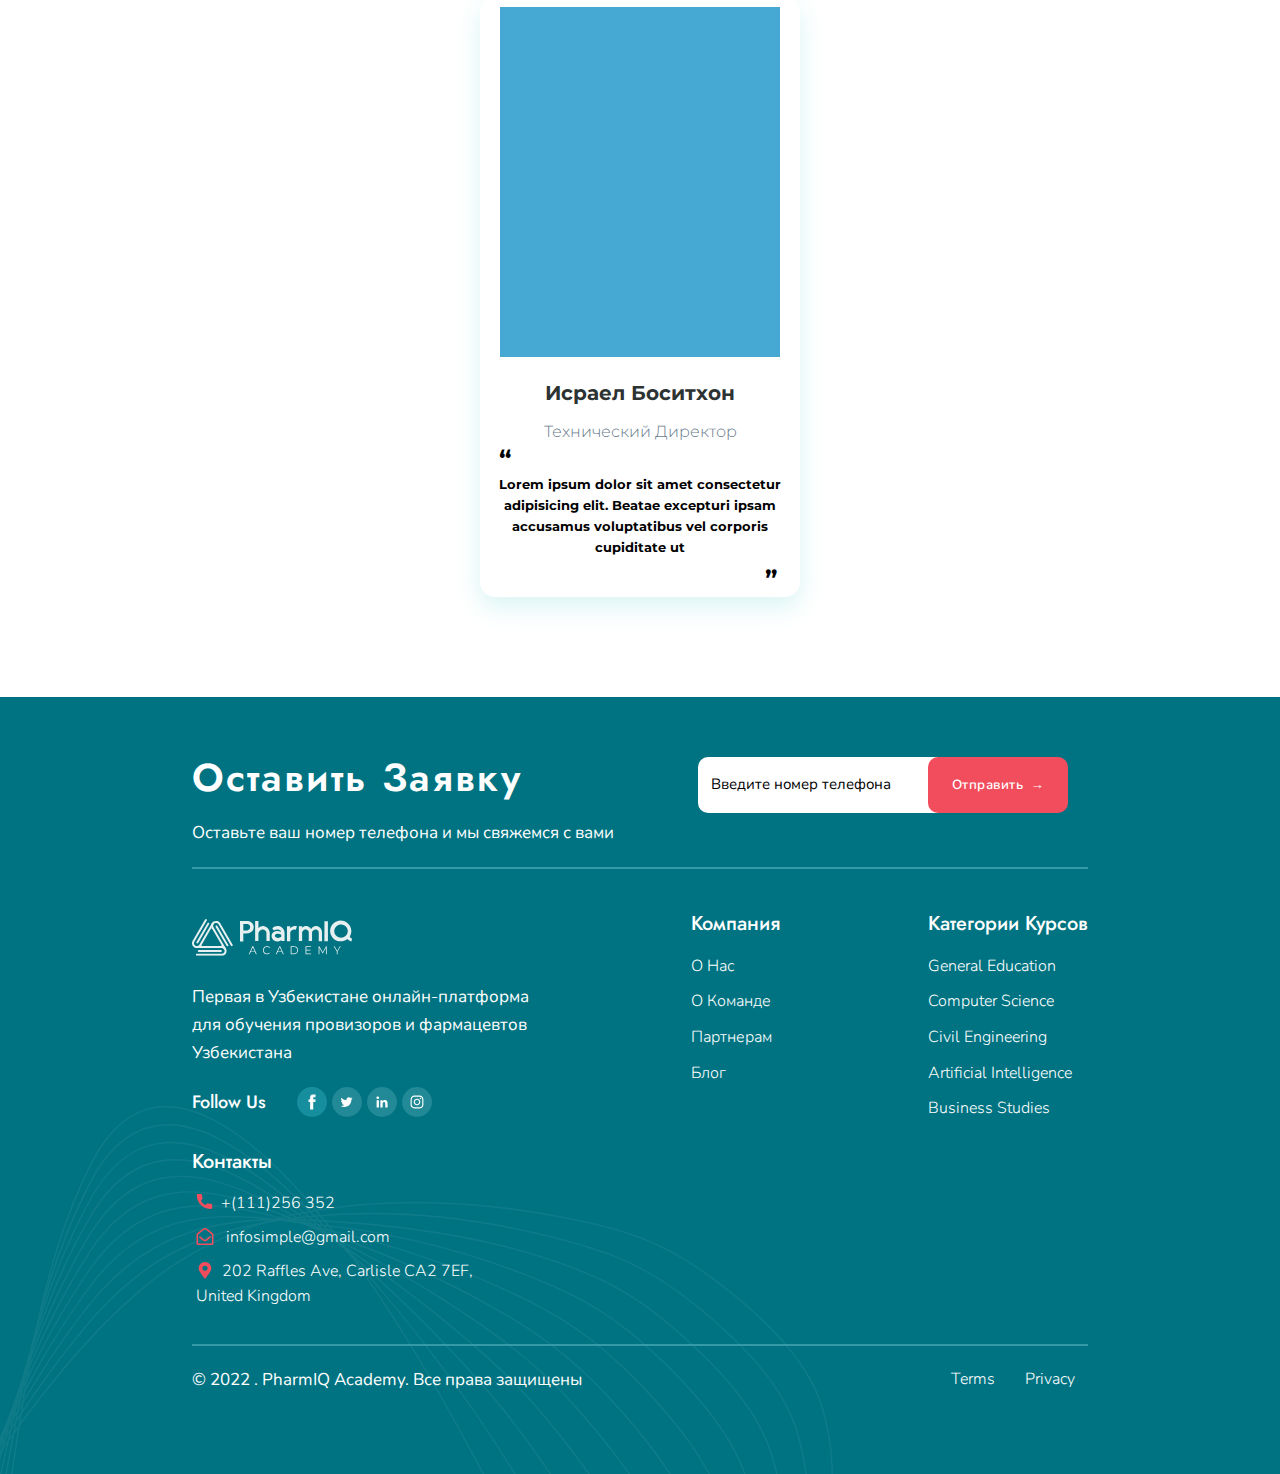
==== commit 5a61e587: "Update" ====
--- a/about/index.html
+++ b/about/index.html
@@ -148,7 +148,6 @@
 		</section>
 
 		<footer class="footer">
-			<!-- <img src="img/footer-wave.svg" alt="Footer wave" class="footer__wave"> -->
 			<div class="container--1">
 				<div class="container--1__details">
 					<h6 class="heading-6">Оставить Заявку</h6>
@@ -161,13 +160,13 @@
 				</form>
 			</div>
 			<div class="container--2">
-				<div class="box---1">
+				<div class="box--1">
 					<div class="behind__box">
-						<a href="#" class="behind__box---link"></a>
-						<img src="img/Logo-Base.svg" alt="Logo" class="box---1__img" />
+						<a href="#" class="behind__box--link"></a>
+						<img src="img/Logo-Base.svg" alt="Logo" class="box--1__img" />
 					</div>
 					<p class="footer__text">Первая в Узбекистане онлайн-платформа для обучения провизоров и фармацевтов Узбекистана</p>
-					<p class="box---1__text">Follow Us</p>
+					<p class="box--1__text">Follow Us</p>
 					<div class="link__container">
 						<div class="img__container facebook-bg">
 							<a href="#" class="img__container--link"></a>
@@ -187,7 +186,7 @@
 						</div>
 					</div>
 				</div>
-				<div class="box---2">
+				<div class="box--2">
 					<h7 class="heading-7">Компания</h7>
 					<ul class="box__list">
 						<li><a href="https://xondamir-coder.github.io/PharmIQ/about" class="box__link">О Нас</a></li>
@@ -196,7 +195,7 @@
 						<li><a href="#" class="box__link">Блог</a></li>
 					</ul>
 				</div>
-				<div class="box---3">
+				<div class="box--3">
 					<h7 class="heading-7">Категории Курсов</h7>
 					<ul class="box__list">
 						<li><a href="#" class="box__link">General Education</a></li>
@@ -206,18 +205,18 @@
 						<li><a href="#" class="box__link">Business Studies</a></li>
 					</ul>
 				</div>
-				<div class="box---4">
+				<div class="box--4">
 					<h7 class="heading-7 mg-left">Контакты</h7>
 					<ul class="box__list">
-						<li class="box---4__detail">
+						<li class="box--4__detail">
 							<img class="box__phone" src="img/icon-phone.svg" alt="telephone" />
-							&nbsp;<a class="box---4__link" href="tel:+(111)256352">+(111)256 352</a>
-						</li>
-						<li class="box---4__detail">
+							&nbsp;<a class="box--4__link" href="tel:+(111)256352">+(111)256 352</a>
+						</li>
+						<li class="box--4__detail">
 							<img class="box__icon" src="img/email.svg" alt="mail" />
-							&nbsp; <a class="box---4__link" href="mailto: infosimple@example.com">infosimple@gmail.com</a>
-						</li>
-						<li class="box---4__detail">
+							&nbsp; <a class="box--4__link" href="mailto: infosimple@example.com">infosimple@gmail.com</a>
+						</li>
+						<li class="box--4__detail">
 							<img class="box__icon" src="img/location.svg" alt="location" />
 							&nbsp;202 Raffles Ave, Carlisle CA2 7EF, United Kingdom
 						</li>
--- a/about/css/main.css
+++ b/about/css/main.css
@@ -61,6 +61,16 @@
   display: grid;
   grid-template-rows: repeat(4, max-content);
   grid-template-columns: repeat(4, 1fr);
+}
+
+a {
+  text-decoration: none;
+  color: inherit;
+}
+a:hover {
+  color: #43cfcf;
+  transform: translateY(-3px);
+  text-shadow: 0.5rem 1rem 2rem rgba(0, 0, 0, 0.35);
 }
 
 .header {
